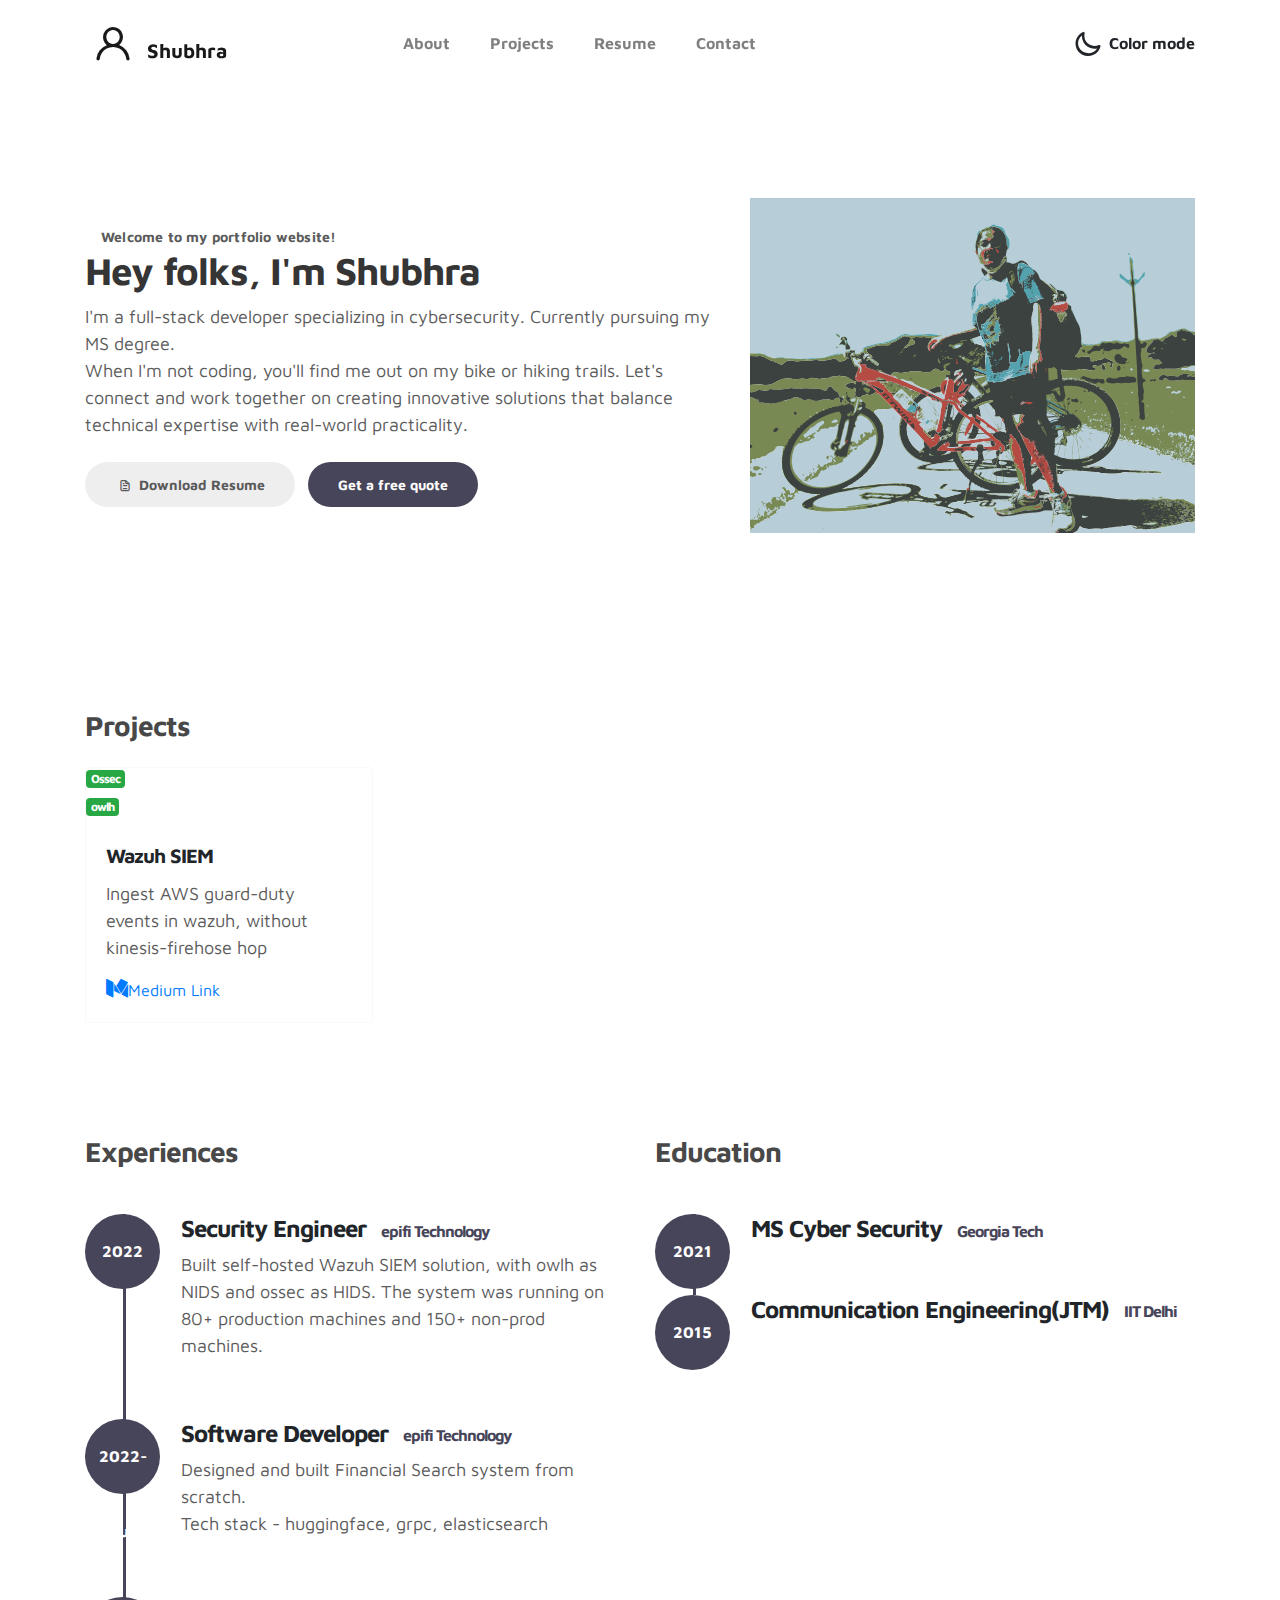
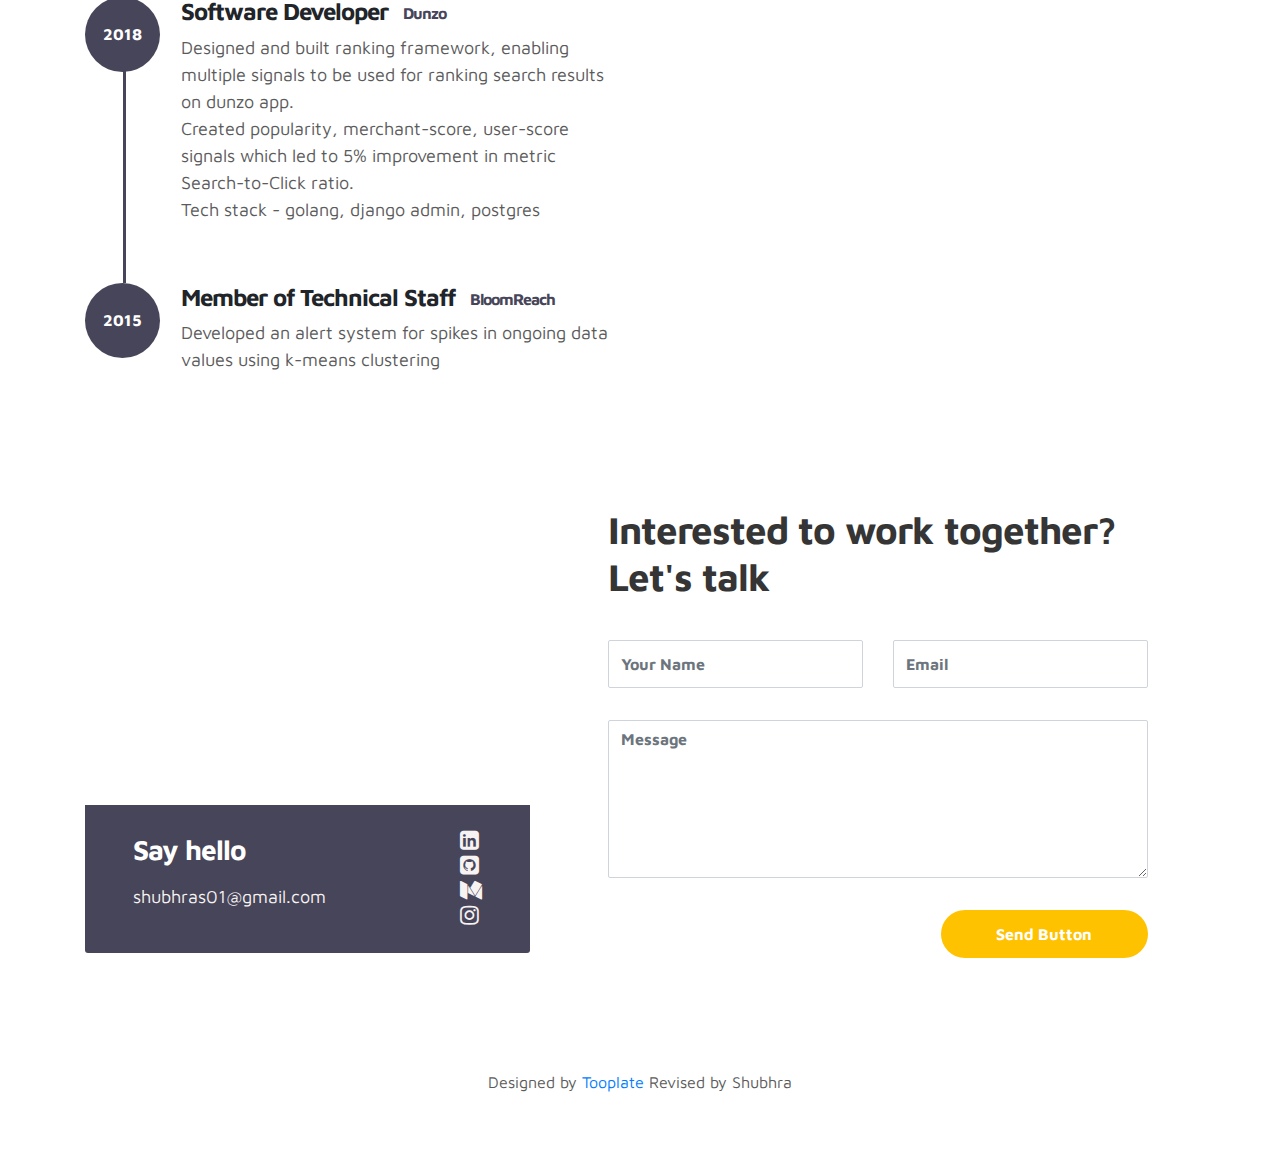
==== index.html @ ee2b8bee "add projects and resume" ====
<!doctype html>
<html lang="en">
  <head>
    <meta charset="utf-8">
    <meta name="viewport" content="width=device-width, initial-scale=1, shrink-to-fit=no">
    <meta name="description" content="">
    <meta name="author" content="">

    <title>Shubhra Portfolio</title>

    <link rel="stylesheet" href="css/bootstrap.min.css">
    <link rel="stylesheet" href="css/unicons.css">
    <link rel="stylesheet" href="css/owl.carousel.min.css">
    <link rel="stylesheet" href="css/owl.theme.default.min.css">
      <link rel="stylesheet" href="https://cdnjs.cloudflare.com/ajax/libs/font-awesome/4.7.0/css/font-awesome.min.css">

    <!-- MAIN STYLE -->
    <link rel="stylesheet" href="css/tooplate-style.css">

  </head>
  <body>

    <!-- MENU -->
    <nav class="navbar navbar-expand-sm navbar-light">
        <div class="container">
            <a class="navbar-brand" href="index.html"><i class='uil uil-user'></i> Shubhra</a>

            <button class="navbar-toggler" type="button" data-toggle="collapse" data-target="#navbarNav" aria-controls="navbarNav" aria-expanded="false"
                aria-label="Toggle navigation">
                <span class="navbar-toggler-icon"></span>
                <span class="navbar-toggler-icon"></span>
                <span class="navbar-toggler-icon"></span>
            </button>

            <div class="collapse navbar-collapse" id="navbarNav">
                <ul class="navbar-nav mx-auto">
                    <li class="nav-item">
                        <a href="#about" class="nav-link"><span data-hover="About">About</span></a>
                    </li>
                    <li class="nav-item">
                        <a href="#project" class="nav-link"><span data-hover="Projects">Projects</span></a>
                    </li>
                    <li class="nav-item">
                        <a href="#resume" class="nav-link"><span data-hover="Resume">Resume</span></a>
                    </li>
                    <li class="nav-item">
                        <a href="#contact" class="nav-link"><span data-hover="Contact">Contact</span></a>
                    </li>
                </ul>

                <ul class="navbar-nav ml-lg-auto">
                    <div class="ml-lg-4">
                      <div class="color-mode d-lg-flex justify-content-center align-items-center">
                        <i class="color-mode-icon"></i>
                        Color mode
                      </div>
                    </div>
                </ul>
            </div>
        </div>
    </nav>

    <!-- ABOUT -->
    <section class="about full-screen d-lg-flex justify-content-center align-items-center" id="about">
        <div class="container">
            <div class="row">

                <div class="col-lg-7 col-md-12 col-12 d-flex align-items-center">
                    <div class="about-text">
                        <small class="small-text">Welcome to <span class="mobile-block">my portfolio website!</span></small>
                        <h2 class="animated animated-text">
                            <span class="mr-2">Hey folks, I'm Shubhra</span>

<!--                                <div class="animated-info">-->
<!--                                    <span class="animated-item">Shubhra</span>-->
<!--                                    <span class="animated-item">Software Developer</span>-->
<!--&lt;!&ndash;                                    <span class="animated-item">UI Specialist</span>&ndash;&gt;-->
<!--                                </div>-->
                        </h2>

                        <p>I'm a full-stack developer specializing in cybersecurity. Currently pursuing my MS degree. <br>
                            When I'm not coding, you'll find me out on my bike or hiking trails.
                            Let's connect and work together on creating innovative solutions
                            that balance technical expertise with real-world practicality.</p>

                        <div class="custom-btn-group mt-4">
                          <a href="#" class="btn mr-lg-2 custom-btn"><i class='uil uil-file-alt'></i> Download Resume</a>
                          <a href="#contact" class="btn custom-btn custom-btn-bg custom-btn-link">Get a free quote</a>
                        </div>
                    </div>
                </div>

                <div class="col-lg-5 col-md-12 col-12">
                    <div class="about-image svg">
                        <img src="images/undraw/home-page-pic.svg" class="img-fluid" alt="svg image">
                    </div>
                </div>

            </div>
        </div>
    </section>

     <!-- PROJECTS -->
    <section class="project py-5" id="project">
        <div class="container">
            <div class="mb-4 mx-auto">
                <h3>Projects</h3>
            </div>

                 <div class="card border-light mb-3" style="width: 18rem;">
              <h6><span class="badge badge-success">Ossec</span></h6>
                     <h6><span class="badge badge-success">owlh</span></h6>
              <div class="card-body">
                <h5 class="card-title">Wazuh SIEM</h5>
                <p class="card-text">Ingest AWS guard-duty events in wazuh, without kinesis-firehose hop</p>
                  <span class="card-text"><a href="https://medium.com/@shubhrasrivastava/ingest-aws-guard-duty-events-in-wazuh-without-kinesis-firehose-hop-bdefa6eb8810" data-toggle="tooltip" data-placement="left" title="Medium"><i class="fa fa-medium" style="font-size:22px"></i>Medium Link</a></span>
              </div>
            </div>
        </div>
    </section>

<!--    <section class="project py-5" id="project">-->
<!--        <div class="container">-->

<!--                <div class="row">-->
<!--                  <div class="col-lg-11 text-center mx-auto col-12">-->

<!--                      <div class="col-lg-8 mx-auto">-->
<!--                        <h2>Things I have designed for digital media agencies</h2>-->
<!--                      </div>-->

<!--                      <div class="owl-carousel owl-theme">-->
<!--                        <div class="item">-->
<!--                          <div class="project-info">-->
<!--                            <img src="images/project/project-image01.png" class="img-fluid" alt="project image">-->
<!--                          </div>-->
<!--                        </div>-->

<!--                        <div class="item">-->
<!--                          <div class="project-info">-->
<!--                            <img src="images/project/project-image02.png" class="img-fluid" alt="project image">-->
<!--                          </div>-->
<!--                        </div>-->

<!--                        <div class="item">-->
<!--                          <div class="project-info">-->
<!--                            <img src="images/project/project-image03.png" class="img-fluid" alt="project image">-->
<!--                          </div>-->
<!--                        </div>-->

<!--                        <div class="item">-->
<!--                          <div class="project-info">-->
<!--                            <img src="images/project/project-image04.png" class="img-fluid" alt="project image">-->
<!--                          </div>-->
<!--                        </div>-->

<!--                        <div class="item">-->
<!--                          <div class="project-info">-->
<!--                            <img src="images/project/project-image05.png" class="img-fluid" alt="project image">-->
<!--                          </div>-->
<!--                        </div>-->
<!--                      </div>-->

<!--                  </div>-->
<!--                </div>-->
<!--        </div>-->
<!--    </section>-->

    <!-- FEATURES -->
    <section class="resume py-5 d-lg-flex justify-content-center align-items-center" id="resume">
        <div class="container">
            <div class="row">

                <div class="col-lg-6 col-12">
                  <h3 class="mb-4">Experiences</h3>

                    <div class="timeline">
                        <div class="timeline-wrapper">
                             <div class="timeline-yr">
                                  <span>2022</span>
                             </div>
                             <div class="timeline-info">
                                  <h4><span>Security Engineer</span><small>epifi Technology</small></h4>
                                  <p>Built self-hosted Wazuh SIEM solution, with owlh as NIDS and ossec as HIDS. The system was running on 80+ production machines and 150+ non-prod machines.</p>
                             </div>
                        </div>

                        <div class="timeline-wrapper">
                            <div class="timeline-yr">
                                <span>2022-Aug</span>
                            </div>
                            <div class="timeline-info">
                                <h4><span>Software Developer</span><small>epifi Technology</small></h4>
                                <p>Designed and built Financial Search system from scratch.<br>
                                    Tech stack - huggingface, grpc, elasticsearch</p>
                            </div>
                        </div>

                        <div class="timeline-wrapper">
                            <div class="timeline-yr">
                                <span>2018</span>
                            </div>
                            <div class="timeline-info">
                                <h4><span>Software Developer</span><small>Dunzo</small></h4>
                                <p>Designed and built ranking framework, enabling multiple signals to be used for ranking search results on dunzo app.<br> Created popularity, merchant-score, user-score signals which led to 5% improvement in metric Search-to-Click ratio.<br>
                                Tech stack - golang, django admin, postgres</p>
                            </div>
                        </div>

                        <div class="timeline-wrapper">
                            <div class="timeline-yr">
                                <span>2015</span>
                            </div>
                            <div class="timeline-info">
                                <h4><span>Member of Technical Staff</span><small>BloomReach</small></h4>
                                <p>Developed an alert system for spikes in ongoing data values using k-means clustering</p>
                            </div>
                        </div>

                    </div>
                </div>

                <div class="col-lg-6 col-12">
                  <h3 class="mb-4 mobile-mt-2">Education</h3>

                    <div class="timeline">
                        <div class="timeline-wrapper">
                             <div class="timeline-yr">
                                  <span>2021</span>
                             </div>
                             <div class="timeline-info">
                                  <h4><span>MS Cyber Security</span><small>Georgia Tech</small></h4>
                             </div>
                        </div>

                        <div class="timeline-wrapper">
                            <div class="timeline-yr">
                                <span>2015</span>
                            </div>
                            <div class="timeline-info">
                                <h4><span>Communication Engineering(JTM)</span><small>IIT Delhi</small></h4>
                            </div>
                        </div>

                    </div>
                </div>

            </div>
        </div>
    </section>

    <!-- CONTACT -->
    <section class="contact py-5" id="contact">
      <div class="container">
        <div class="row">

          <div class="col-lg-5 mr-lg-5 col-12">
            <div class="google-map w-100">
                <iframe src="https://www.google.com/maps/embed?pb=!1m18!1m12!1m3!1d248849.56681234398!2d77.46578480502494!3d12.954280017289761!2m3!1f0!2f0!3f0!3m2!1i1024!2i768!4f13.1!3m3!1m2!1s0x3bae1670c9b44e6d%3A0xf8dfc3e8517e4fe0!2sBengaluru%2C%20Karnataka!5e0!3m2!1sen!2sin!4v1689510732283!5m2!1sen!2sin" width="400" height="300" style="border:0;" allowfullscreen="" ></iframe>
            </div>

            <div class="contact-info d-flex justify-content-between align-items-center py-4 px-lg-5">
                <div class="contact-info-item">
                  <h3 class="mb-3 text-white">Say hello</h3>
                  <p><a href="mailto:shubhras01@gmail.com">shubhras01@gmail.com</a></p>
                </div>

                <ul class="social-links">
                    <li><a href="https://github.com/shubhras01" target="_blank" data-toggle="tooltip" data-placement="left" title="linkedin"><i class="fa fa-linkedin-square" style="font-size:22px"></i></a></li>
                     <li><a href="#" data-toggle="tooltip" data-placement="left" title="github"><i class="fa fa-github-square" style="font-size:22px"></i></a></li>
                    <li><a href="#" data-toggle="tooltip" data-placement="left" title="Medium"><i class="fa fa-medium" style="font-size:22px"></i></a></li>
                     <li><a href="#" data-toggle="tooltip" data-placement="left" title="Instagram"><i class="fa fa-instagram" style="font-size:22px"></i></a></li>
                </ul>
            </div>
          </div>

          <div class="col-lg-6 col-12">
            <div class="contact-form">
              <h2 class="mb-4">Interested to work together? Let's talk</h2>

              <form action="" method="get">
                <div class="row">
                  <div class="col-lg-6 col-12">
                    <input type="text" class="form-control" name="name" placeholder="Your Name" id="name">
                  </div>

                  <div class="col-lg-6 col-12">
                    <input type="email" class="form-control" name="email" placeholder="Email" id="email">
                  </div>

                  <div class="col-12">
                    <textarea name="message" rows="6" class="form-control" id="message" placeholder="Message"></textarea>
                  </div>

                  <div class="ml-lg-auto col-lg-5 col-12">
                    <input type="submit" class="form-control submit-btn" value="Send Button">
                  </div>
                </div>
              </form>
            </div>
          </div>

        </div>
      </div>
    </section>

    <!-- FOOTER -->
     <footer class="footer py-5">
          <div class="container">
               <div class="row">

                    <div class="col-lg-12 col-12">
                        <p class="copyright-text text-center">Designed by <a rel="nofollow" href="https://www.facebook.com/tooplate">Tooplate</a> Revised by Shubhra</p>
                    </div>

               </div>
          </div>
     </footer>

    <script src="js/jquery-3.3.1.min.js"></script>
    <script src="js/popper.min.js"></script>
    <script src="js/bootstrap.min.js"></script>
    <script src="js/Headroom.js"></script>
    <script src="js/jQuery.headroom.js"></script>
    <script src="js/owl.carousel.min.js"></script>
    <script src="js/smoothscroll.js"></script>
    <script src="js/custom.js"></script>

  </body>
</html>
---- css/unicons.css ----
@import url("https://unicons.iconscout.com/release/v4.0.0/css/unicons.css");
@font-face {
  font-family: 'unicons';
  src: url('../font/unicons.eot?42479262');
  src: url('../font/unicons.eot?42479262#iefix') format('embedded-opentype'),
       url('../font/unicons.woff2?42479262') format('woff2'),
       url('../font/unicons.woff?42479262') format('woff'),
       url('../font/unicons.ttf?42479262') format('truetype'),
       url('../font/unicons.svg?42479262#unicons') format('svg');
  font-weight: normal;
  font-style: normal;
}
/* Chrome hack: SVG is rendered more smooth in Windozze. 100% magic, uncomment if you need it. */
/* Note, that will break hinting! In other OS-es font will be not as sharp as it could be */
/*
@media screen and (-webkit-min-device-pixel-ratio:0) {
  @font-face {
    font-family: 'unicons';
    src: url('../font/unicons.svg?42479262#unicons') format('svg');
  }
}
*/
 
 [class^="uil-"]:before, [class*=" uil-"]:before {
  font-family: "unicons";
  font-style: normal;
  font-weight: normal;
  speak: none;
 
  display: inline-block;
  text-decoration: inherit;
  width: 1em;
  margin-right: .2em;
  text-align: center;
  /* opacity: .8; */
 
  /* For safety - reset parent styles, that can break glyph codes*/
  font-variant: normal;
  text-transform: none;
 
  /* fix buttons height, for twitter bootstrap */
  line-height: 1em;
 
  /* Animation center compensation - margins should be symmetric */
  /* remove if not needed */
  margin-left: .2em;
 
  /* you can be more comfortable with increased icons size */
  /* font-size: 120%; */
 
  /* Font smoothing. That was taken from TWBS */
  -webkit-font-smoothing: antialiased;
  -moz-osx-font-smoothing: grayscale;
 
  /* Uncomment for 3D effect */
  /* text-shadow: 1px 1px 1px rgba(127, 127, 127, 0.3); */
}
 
.uil-abacus:before { content: '\e800'; } /* '' */
.uil-accessible-icon-alt:before { content: '\e801'; } /* '' */
.uil-adjust-alt:before { content: '\e802'; } /* '' */
.uil-adjust-circle:before { content: '\e803'; } /* '' */
.uil-adjust-half:before { content: '\e804'; } /* '' */
.uil-adjust:before { content: '\e805'; } /* '' */
.uil-airplay:before { content: '\e806'; } /* '' */
.uil-align-alt:before { content: '\e807'; } /* '' */
.uil-align-center-alt:before { content: '\e808'; } /* '' */
.uil-align-center-h:before { content: '\e809'; } /* '' */
.uil-align-center-justify:before { content: '\e80a'; } /* '' */
.uil-align-center-v:before { content: '\e80b'; } /* '' */
.uil-align-center:before { content: '\e80c'; } /* '' */
.uil-align-justify:before { content: '\e80d'; } /* '' */
.uil-align-left-justify:before { content: '\e80e'; } /* '' */
.uil-align-left:before { content: '\e80f'; } /* '' */
.uil-align-letter-right:before { content: '\e810'; } /* '' */
.uil-align-right-justify:before { content: '\e811'; } /* '' */
.uil-align-right:before { content: '\e812'; } /* '' */
.uil-align:before { content: '\e813'; } /* '' */
.uil-ambulance:before { content: '\e814'; } /* '' */
.uil-analysis:before { content: '\e815'; } /* '' */
.uil-analytics:before { content: '\e816'; } /* '' */
.uil-anchor:before { content: '\e817'; } /* '' */
.uil-android-phone-slash:before { content: '\e818'; } /* '' */
.uil-angle-double-down:before { content: '\e819'; } /* '' */
.uil-angle-double-left:before { content: '\e81a'; } /* '' */
.uil-angle-double-right:before { content: '\e81b'; } /* '' */
.uil-angle-double-up:before { content: '\e81c'; } /* '' */
.uil-angle-down:before { content: '\e81d'; } /* '' */
.uil-angle-left:before { content: '\e81e'; } /* '' */
.uil-angle-right-b:before { content: '\e81f'; } /* '' */
.uil-angle-right:before { content: '\e820'; } /* '' */
.uil-angle-up:before { content: '\e821'; } /* '' */
.uil-annoyed-alt:before { content: '\e822'; } /* '' */
.uil-annoyed:before { content: '\e823'; } /* '' */
.uil-apps:before { content: '\e824'; } /* '' */
.uil-archive-alt:before { content: '\e825'; } /* '' */
.uil-archive:before { content: '\e826'; } /* '' */
.uil-arrow-break:before { content: '\e827'; } /* '' */
.uil-arrow-circle-down:before { content: '\e828'; } /* '' */
.uil-arrow-circle-left:before { content: '\e829'; } /* '' */
.uil-arrow-circle-right:before { content: '\e82a'; } /* '' */
.uil-arrow-circle-up:before { content: '\e82b'; } /* '' */
.uil-arrow-compress-h:before { content: '\e82c'; } /* '' */
.uil-arrow-down-left:before { content: '\e82d'; } /* '' */
.uil-arrow-down-right:before { content: '\e82e'; } /* '' */
.uil-arrow-down:before { content: '\e82f'; } /* '' */
.uil-arrow-from-right:before { content: '\e830'; } /* '' */
.uil-arrow-from-top:before { content: '\e831'; } /* '' */
.uil-arrow-growth:before { content: '\e832'; } /* '' */
.uil-arrow-left:before { content: '\e833'; } /* '' */
.uil-arrow-random:before { content: '\e834'; } /* '' */
.uil-arrow-resize-diagonal:before { content: '\e835'; } /* '' */
.uil-arrow-right:before { content: '\e836'; } /* '' */
.uil-arrow-to-bottom:before { content: '\e837'; } /* '' */
.uil-arrow-to-right:before { content: '\e838'; } /* '' */
.uil-arrow-up-left:before { content: '\e839'; } /* '' */
.uil-arrow-up-right:before { content: '\e83a'; } /* '' */
.uil-arrow-up:before { content: '\e83b'; } /* '' */
.uil-arrows-h-alt:before { content: '\e83c'; } /* '' */
.uil-arrows-h:before { content: '\e83d'; } /* '' */
.uil-arrows-left-down:before { content: '\e83e'; } /* '' */
.uil-arrows-maximize:before { content: '\e83f'; } /* '' */
.uil-arrows-merge:before { content: '\e840'; } /* '' */
.uil-arrows-resize-h:before { content: '\e841'; } /* '' */
.uil-arrows-resize-v:before { content: '\e842'; } /* '' */
.uil-arrows-resize:before { content: '\e843'; } /* '' */
.uil-arrows-right-down:before { content: '\e844'; } /* '' */
.uil-arrows-shrink-h:before { content: '\e845'; } /* '' */
.uil-arrows-shrink-v:before { content: '\e846'; } /* '' */
.uil-arrows-up-right:before { content: '\e847'; } /* '' */
.uil-arrows-v-alt:before { content: '\e848'; } /* '' */
.uil-arrows-v:before { content: '\e849'; } /* '' */
.uil-at:before { content: '\e84a'; } /* '' */
.uil-atm-card:before { content: '\e84b'; } /* '' */
.uil-atom:before { content: '\e84c'; } /* '' */
.uil-auto-flash:before { content: '\e84d'; } /* '' */
.uil-award-alt:before { content: '\e84e'; } /* '' */
.uil-award:before { content: '\e84f'; } /* '' */
.uil-baby-carriage:before { content: '\e850'; } /* '' */
.uil-backpack:before { content: '\e851'; } /* '' */
.uil-backspace:before { content: '\e852'; } /* '' */
.uil-backward:before { content: '\e853'; } /* '' */
.uil-bag-alt:before { content: '\e854'; } /* '' */
.uil-bag-slash:before { content: '\e855'; } /* '' */
.uil-bag:before { content: '\e856'; } /* '' */
.uil-ball:before { content: '\e857'; } /* '' */
.uil-ban:before { content: '\e858'; } /* '' */
.uil-bars:before { content: '\e859'; } /* '' */
.uil-basketball-hoop:before { content: '\e85a'; } /* '' */
.uil-basketball:before { content: '\e85b'; } /* '' */
.uil-battery-bolt:before { content: '\e85c'; } /* '' */
.uil-battery-empty:before { content: '\e85d'; } /* '' */
.uil-bed-double:before { content: '\e85e'; } /* '' */
.uil-bed:before { content: '\e85f'; } /* '' */
.uil-bell-school:before { content: '\e860'; } /* '' */
.uil-bell-slash:before { content: '\e861'; } /* '' */
.uil-bill:before { content: '\e862'; } /* '' */
.uil-bitcoin-circle:before { content: '\e863'; } /* '' */
.uil-bitcoin:before { content: '\e864'; } /* '' */
.uil-bluetooth-b:before { content: '\e865'; } /* '' */
.uil-bolt-alt:before { content: '\e866'; } /* '' */
.uil-bolt-slash:before { content: '\e867'; } /* '' */
.uil-bolt:before { content: '\e868'; } /* '' */
.uil-book-alt:before { content: '\e869'; } /* '' */
.uil-book-medical:before { content: '\e86a'; } /* '' */
.uil-book-open:before { content: '\e86b'; } /* '' */
.uil-book-reader:before { content: '\e86c'; } /* '' */
.uil-book:before { content: '\e86d'; } /* '' */
.uil-bookmark-full:before { content: '\e86e'; } /* '' */
.uil-bookmark:before { content: '\e86f'; } /* '' */
.uil-books:before { content: '\e870'; } /* '' */
.uil-boombox:before { content: '\e871'; } /* '' */
.uil-border-alt:before { content: '\e872'; } /* '' */
.uil-border-bottom:before { content: '\e873'; } /* '' */
.uil-border-clear:before { content: '\e874'; } /* '' */
.uil-border-horizontal:before { content: '\e875'; } /* '' */
.uil-border-inner:before { content: '\e876'; } /* '' */
.uil-border-left:before { content: '\e877'; } /* '' */
.uil-border-out:before { content: '\e878'; } /* '' */
.uil-border-right:before { content: '\e879'; } /* '' */
.uil-border-top:before { content: '\e87a'; } /* '' */
.uil-border-vertical:before { content: '\e87b'; } /* '' */
.uil-box:before { content: '\e87c'; } /* '' */
.uil-briefcase-alt:before { content: '\e87d'; } /* '' */
.uil-briefcase:before { content: '\e87e'; } /* '' */
.uil-bright:before { content: '\e87f'; } /* '' */
.uil-brightness-empty:before { content: '\e880'; } /* '' */
.uil-brightness-half:before { content: '\e881'; } /* '' */
.uil-brightness-low:before { content: '\e882'; } /* '' */
.uil-brightness-minus:before { content: '\e883'; } /* '' */
.uil-brightness-plus:before { content: '\e884'; } /* '' */
.uil-brightness:before { content: '\e885'; } /* '' */
.uil-bring-bottom:before { content: '\e886'; } /* '' */
.uil-bring-front:before { content: '\e887'; } /* '' */
.uil-brush-alt:before { content: '\e888'; } /* '' */
.uil-bug:before { content: '\e889'; } /* '' */
.uil-building:before { content: '\e88a'; } /* '' */
.uil-bullseye:before { content: '\e88b'; } /* '' */
.uil-bus-alt:before { content: '\e88c'; } /* '' */
.uil-bus-school:before { content: '\e88d'; } /* '' */
.uil-bus:before { content: '\e88e'; } /* '' */
.uil-calcualtor:before { content: '\e88f'; } /* '' */
.uil-calculator-alt:before { content: '\e890'; } /* '' */
.uil-calendar-alt:before { content: '\e891'; } /* '' */
.uil-calendar-slash:before { content: '\e892'; } /* '' */
.uil-calender:before { content: '\e893'; } /* '' */
.uil-calling:before { content: '\e894'; } /* '' */
.uil-camera-plus:before { content: '\e895'; } /* '' */
.uil-camera-slash:before { content: '\e896'; } /* '' */
.uil-camera:before { content: '\e897'; } /* '' */
.uil-cancel:before { content: '\e898'; } /* '' */
.uil-capsule:before { content: '\e899'; } /* '' */
.uil-capture:before { content: '\e89a'; } /* '' */
.uil-car-sideview:before { content: '\e89b'; } /* '' */
.uil-car-slash:before { content: '\e89c'; } /* '' */
.uil-car-wash:before { content: '\e89d'; } /* '' */
.uil-car:before { content: '\e89e'; } /* '' */
.uil-card-atm:before { content: '\e89f'; } /* '' */
.uil-caret-right:before { content: '\e8a0'; } /* '' */
.uil-cart:before { content: '\e8a1'; } /* '' */
.uil-cell:before { content: '\e8a2'; } /* '' */
.uil-celsius:before { content: '\e8a3'; } /* '' */
.uil-chart-bar-alt:before { content: '\e8a4'; } /* '' */
.uil-chart-bar:before { content: '\e8a5'; } /* '' */
.uil-chart-down:before { content: '\e8a6'; } /* '' */
.uil-chart-growth-alt:before { content: '\e8a7'; } /* '' */
.uil-chart-growth:before { content: '\e8a8'; } /* '' */
.uil-chart-line:before { content: '\e8a9'; } /* '' */
.uil-chart-pie-alt:before { content: '\e8aa'; } /* '' */
.uil-chart-pie:before { content: '\e8ab'; } /* '' */
.uil-chart:before { content: '\e8ac'; } /* '' */
.uil-chat-bubble-user:before { content: '\e8ad'; } /* '' */
.uil-chat-info:before { content: '\e8ae'; } /* '' */
.uil-chat:before { content: '\e8af'; } /* '' */
.uil-check-circle:before { content: '\e8b0'; } /* '' */
.uil-check-square:before { content: '\e8b1'; } /* '' */
.uil-check:before { content: '\e8b2'; } /* '' */
.uil-circle-layer:before { content: '\e8b3'; } /* '' */
.uil-circle:before { content: '\e8b4'; } /* '' */
.uil-circuit:before { content: '\e8b5'; } /* '' */
.uil-clapper-board:before { content: '\e8b6'; } /* '' */
.uil-clipboard-alt:before { content: '\e8b7'; } /* '' */
.uil-clipboard-blank:before { content: '\e8b8'; } /* '' */
.uil-clipboard-notes:before { content: '\e8b9'; } /* '' */
.uil-clipboard:before { content: '\e8ba'; } /* '' */
.uil-clock-eight:before { content: '\e8bb'; } /* '' */
.uil-clock-five:before { content: '\e8bc'; } /* '' */
.uil-clock-nine:before { content: '\e8bd'; } /* '' */
.uil-clock-seven:before { content: '\e8be'; } /* '' */
.uil-clock-ten:before { content: '\e8bf'; } /* '' */
.uil-clock-three:before { content: '\e8c0'; } /* '' */
.uil-clock-two:before { content: '\e8c1'; } /* '' */
.uil-clock:before { content: '\e8c2'; } /* '' */
.uil-closed-captioning:before { content: '\e8c3'; } /* '' */
.uil-cloud-block:before { content: '\e8c4'; } /* '' */
.uil-cloud-bookmark:before { content: '\e8c5'; } /* '' */
.uil-cloud-check:before { content: '\e8c6'; } /* '' */
.uil-cloud-computing:before { content: '\e8c7'; } /* '' */
.uil-cloud-data-connection:before { content: '\e8c8'; } /* '' */
.uil-cloud-database-tree:before { content: '\e8c9'; } /* '' */
.uil-cloud-download:before { content: '\e8ca'; } /* '' */
.uil-cloud-drizzle:before { content: '\e8cb'; } /* '' */
.uil-cloud-exclamation:before { content: '\e8cc'; } /* '' */
.uil-cloud-hail:before { content: '\e8cd'; } /* '' */
.uil-cloud-heart:before { content: '\e8ce'; } /* '' */
.uil-cloud-info:before { content: '\e8cf'; } /* '' */
.uil-cloud-lock:before { content: '\e8d0'; } /* '' */
.uil-cloud-meatball:before { content: '\e8d1'; } /* '' */
.uil-cloud-moon-hail:before { content: '\e8d2'; } /* '' */
.uil-cloud-moon-meatball:before { content: '\e8d3'; } /* '' */
.uil-cloud-moon-rain:before { content: '\e8d4'; } /* '' */
.uil-cloud-moon-showers:before { content: '\e8d5'; } /* '' */
.uil-cloud-moon:before { content: '\e8d6'; } /* '' */
.uil-cloud-question:before { content: '\e8d7'; } /* '' */
.uil-cloud-rain-sun:before { content: '\e8d8'; } /* '' */
.uil-cloud-rain:before { content: '\e8d9'; } /* '' */
.uil-cloud-redo:before { content: '\e8da'; } /* '' */
.uil-cloud-set:before { content: '\e8db'; } /* '' */
.uil-cloud-share:before { content: '\e8dc'; } /* '' */
.uil-cloud-shield:before { content: '\e8dd'; } /* '' */
.uil-cloud-showers-alt:before { content: '\e8de'; } /* '' */
.uil-cloud-showers-heavy:before { content: '\e8df'; } /* '' */
.uil-cloud-showers:before { content: '\e8e0'; } /* '' */
.uil-cloud-slash:before { content: '\e8e1'; } /* '' */
.uil-cloud-sun-hail:before { content: '\e8e2'; } /* '' */
.uil-cloud-sun-meatball:before { content: '\e8e3'; } /* '' */
.uil-cloud-sun-rain-alt:before { content: '\e8e4'; } /* '' */
.uil-cloud-sun-rain:before { content: '\e8e5'; } /* '' */
.uil-cloud-sun-tear:before { content: '\e8e6'; } /* '' */
.uil-cloud-sun:before { content: '\e8e7'; } /* '' */
.uil-cloud-times:before { content: '\e8e8'; } /* '' */
.uil-cloud-unlock:before { content: '\e8e9'; } /* '' */
.uil-cloud-upload:before { content: '\e8ea'; } /* '' */
.uil-cloud-wifi:before { content: '\e8eb'; } /* '' */
.uil-cloud-wind:before { content: '\e8ec'; } /* '' */
.uil-cloud:before { content: '\e8ed'; } /* '' */
.uil-clouds:before { content: '\e8ee'; } /* '' */
.uil-club:before { content: '\e8ef'; } /* '' */
.uil-code:before { content: '\e8f0'; } /* '' */
.uil-coffee:before { content: '\e8f1'; } /* '' */
.uil-cog:before { content: '\e8f2'; } /* '' */
.uil-coins:before { content: '\e8f3'; } /* '' */
.uil-columns:before { content: '\e8f4'; } /* '' */
.uil-comment-alt-block:before { content: '\e8f5'; } /* '' */
.uil-comment-alt-chart-lines:before { content: '\e8f6'; } /* '' */
.uil-comment-alt-check:before { content: '\e8f7'; } /* '' */
.uil-comment-alt-dots:before { content: '\e8f8'; } /* '' */
.uil-comment-alt-download:before { content: '\e8f9'; } /* '' */
.uil-comment-alt-edit:before { content: '\e8fa'; } /* '' */
.uil-comment-alt-exclamation:before { content: '\e8fb'; } /* '' */
.uil-comment-alt-heart:before { content: '\e8fc'; } /* '' */
.uil-comment-alt-image:before { content: '\e8fd'; } /* '' */
.uil-comment-alt-info:before { content: '\e8fe'; } /* '' */
.uil-comment-alt-lines:before { content: '\e8ff'; } /* '' */
.uil-comment-alt-lock:before { content: '\e900'; } /* '' */
.uil-comment-alt-medical:before { content: '\e901'; } /* '' */
.uil-comment-alt-message:before { content: '\e902'; } /* '' */
.uil-comment-alt-notes:before { content: '\e903'; } /* '' */
.uil-comment-alt-plus:before { content: '\e904'; } /* '' */
.uil-comment-alt-question:before { content: '\e905'; } /* '' */
.uil-comment-alt-redo:before { content: '\e906'; } /* '' */
.uil-comment-alt-search:before { content: '\e907'; } /* '' */
.uil-comment-alt-share:before { content: '\e908'; } /* '' */
.uil-comment-alt-shield:before { content: '\e909'; } /* '' */
.uil-comment-alt-upload:before { content: '\e90a'; } /* '' */
.uil-comment-alt-verify:before { content: '\e90b'; } /* '' */
.uil-comment-alt:before { content: '\e90c'; } /* '' */
.uil-comment-block:before { content: '\e90d'; } /* '' */
.uil-comment-chart-line:before { content: '\e90e'; } /* '' */
.uil-comment-check:before { content: '\e90f'; } /* '' */
.uil-comment-dots:before { content: '\e910'; } /* '' */
.uil-comment-download:before { content: '\e911'; } /* '' */
.uil-comment-edit:before { content: '\e912'; } /* '' */
.uil-comment-exclamation:before { content: '\e913'; } /* '' */
.uil-comment-heart:before { content: '\e914'; } /* '' */
.uil-comment-image:before { content: '\e915'; } /* '' */
.uil-comment-info-alt:before { content: '\e916'; } /* '' */
.uil-comment-info:before { content: '\e917'; } /* '' */
.uil-comment-lines:before { content: '\e918'; } /* '' */
.uil-comment-lock:before { content: '\e919'; } /* '' */
.uil-comment-medical:before { content: '\e91a'; } /* '' */
.uil-comment-message:before { content: '\e91b'; } /* '' */
.uil-comment-notes:before { content: '\e91c'; } /* '' */
.uil-comment-plus:before { content: '\e91d'; } /* '' */
.uil-comment-question:before { content: '\e91e'; } /* '' */
.uil-comment-redo:before { content: '\e91f'; } /* '' */
.uil-comment-search:before { content: '\e920'; } /* '' */
.uil-comment-share:before { content: '\e921'; } /* '' */
.uil-comment-shield:before { content: '\e922'; } /* '' */
.uil-comment-slash:before { content: '\e923'; } /* '' */
.uil-comment-upload:before { content: '\e924'; } /* '' */
.uil-comment-verify:before { content: '\e925'; } /* '' */
.uil-comment:before { content: '\e926'; } /* '' */
.uil-comments-alt:before { content: '\e927'; } /* '' */
.uil-comments:before { content: '\e928'; } /* '' */
.uil-commnet-alt-slash:before { content: '\e929'; } /* '' */
.uil-compact-disc:before { content: '\e92a'; } /* '' */
.uil-compass:before { content: '\e92b'; } /* '' */
.uil-compress-alt-left:before { content: '\e92c'; } /* '' */
.uil-compress-alt:before { content: '\e92d'; } /* '' */
.uil-compress-arrows:before { content: '\e92e'; } /* '' */
.uil-compress-lines:before { content: '\e92f'; } /* '' */
.uil-compress-point:before { content: '\e930'; } /* '' */
.uil-compress-v:before { content: '\e931'; } /* '' */
.uil-compress:before { content: '\e932'; } /* '' */
.uil-computer-mouse:before { content: '\e933'; } /* '' */
.uil-confused:before { content: '\e934'; } /* '' */
.uil-constructor:before { content: '\e935'; } /* '' */
.uil-copy-alt:before { content: '\e936'; } /* '' */
.uil-copy-landscape:before { content: '\e937'; } /* '' */
.uil-copy:before { content: '\e938'; } /* '' */
.uil-copyright:before { content: '\e939'; } /* '' */
.uil-corner-down-left:before { content: '\e93a'; } /* '' */
.uil-corner-down-right-alt:before { content: '\e93b'; } /* '' */
.uil-corner-down-right:before { content: '\e93c'; } /* '' */
.uil-corner-left-down:before { content: '\e93d'; } /* '' */
.uil-corner-right-down:before { content: '\e93e'; } /* '' */
.uil-corner-up-left-alt:before { content: '\e93f'; } /* '' */
.uil-corner-up-left:before { content: '\e940'; } /* '' */
.uil-corner-up-right-alt:before { content: '\e941'; } /* '' */
.uil-corner-up-right:before { content: '\e942'; } /* '' */
.uil-creative-commons-pd-alt:before { content: '\e943'; } /* '' */
.uil-creative-commons-pd:before { content: '\e944'; } /* '' */
.uil-crockery:before { content: '\e945'; } /* '' */
.uil-crop-alt-rotate-left:before { content: '\e946'; } /* '' */
.uil-crop-alt-rotate-right:before { content: '\e947'; } /* '' */
.uil-crop-alt:before { content: '\e948'; } /* '' */
.uil-crosshair-alt:before { content: '\e949'; } /* '' */
.uil-crosshair:before { content: '\e94a'; } /* '' */
.uil-crosshairs:before { content: '\e94b'; } /* '' */
.uil-cube:before { content: '\e94c'; } /* '' */
.uil-data-sharing:before { content: '\e94d'; } /* '' */
.uil-database-alt:before { content: '\e94e'; } /* '' */
.uil-database:before { content: '\e94f'; } /* '' */
.uil-desert:before { content: '\e950'; } /* '' */
.uil-desktop-alt-slash:before { content: '\e951'; } /* '' */
.uil-desktop-alt:before { content: '\e952'; } /* '' */
.uil-desktop-cloud-alt:before { content: '\e953'; } /* '' */
.uil-desktop-slash:before { content: '\e954'; } /* '' */
.uil-desktop:before { content: '\e955'; } /* '' */
.uil-dialpad-alt:before { content: '\e956'; } /* '' */
.uil-dialpad:before { content: '\e957'; } /* '' */
.uil-diamond:before { content: '\e958'; } /* '' */
.uil-diary-alt:before { content: '\e959'; } /* '' */
.uil-diary:before { content: '\e95a'; } /* '' */
.uil-dice-five:before { content: '\e95b'; } /* '' */
.uil-dice-four:before { content: '\e95c'; } /* '' */
.uil-dice-one:before { content: '\e95d'; } /* '' */
.uil-dice-six:before { content: '\e95e'; } /* '' */
.uil-dice-three:before { content: '\e95f'; } /* '' */
.uil-dice-two:before { content: '\e960'; } /* '' */
.uil-direction:before { content: '\e961'; } /* '' */
.uil-directions:before { content: '\e962'; } /* '' */
.uil-dizzy-meh:before { content: '\e963'; } /* '' */
.uil-dna:before { content: '\e964'; } /* '' */
.uil-document-layout-center:before { content: '\e965'; } /* '' */
.uil-document-layout-left:before { content: '\e966'; } /* '' */
.uil-document-layout-right:before { content: '\e967'; } /* '' */
.uil-document:before { content: '\e968'; } /* '' */
.uil-dollar-alt:before { content: '\e969'; } /* '' */
.uil-dollar-sign-alt:before { content: '\e96a'; } /* '' */
.uil-dollar-sign:before { content: '\e96b'; } /* '' */
.uil-down-arrow:before { content: '\e96c'; } /* '' */
.uil-download-alt:before { content: '\e96d'; } /* '' */
.uil-dribbble:before { content: '\e96e'; } /* '' */
.uil-drill:before { content: '\e96f'; } /* '' */
.uil-dropbox:before { content: '\e970'; } /* '' */
.uil-dumbbell:before { content: '\e971'; } /* '' */
.uil-edit-alt:before { content: '\e972'; } /* '' */
.uil-edit:before { content: '\e973'; } /* '' */
.uil-ellipsis-h:before { content: '\e974'; } /* '' */
.uil-ellipsis-v:before { content: '\e975'; } /* '' */
.uil-emoji:before { content: '\e976'; } /* '' */
.uil-enter:before { content: '\e977'; } /* '' */
.uil-entry:before { content: '\e978'; } /* '' */
.uil-envelope-add:before { content: '\e979'; } /* '' */
.uil-envelope-alt:before { content: '\e97a'; } /* '' */
.uil-envelope-block:before { content: '\e97b'; } /* '' */
.uil-envelope-bookmark:before { content: '\e97c'; } /* '' */
.uil-envelope-check:before { content: '\e97d'; } /* '' */
.uil-envelope-download-alt:before { content: '\e97e'; } /* '' */
.uil-envelope-download:before { content: '\e97f'; } /* '' */
.uil-envelope-edit:before { content: '\e980'; } /* '' */
.uil-envelope-exclamation:before { content: '\e981'; } /* '' */
.uil-envelope-heart:before { content: '\e982'; } /* '' */
.uil-envelope-info:before { content: '\e983'; } /* '' */
.uil-envelope-lock:before { content: '\e984'; } /* '' */
.uil-envelope-minus:before { content: '\e985'; } /* '' */
.uil-envelope-open:before { content: '\e986'; } /* '' */
.uil-envelope-question:before { content: '\e987'; } /* '' */
.uil-envelope-receive:before { content: '\e988'; } /* '' */
.uil-envelope-redo:before { content: '\e989'; } /* '' */
.uil-envelope-search:before { content: '\e98a'; } /* '' */
.uil-envelope-send:before { content: '\e98b'; } /* '' */
.uil-envelope-share:before { content: '\e98c'; } /* '' */
.uil-envelope-shield:before { content: '\e98d'; } /* '' */
.uil-envelope-star:before { content: '\e98e'; } /* '' */
.uil-envelope-times:before { content: '\e98f'; } /* '' */
.uil-envelope-upload-alt:before { content: '\e990'; } /* '' */
.uil-envelope-upload:before { content: '\e991'; } /* '' */
.uil-envelope:before { content: '\e992'; } /* '' */
.uil-envelopes:before { content: '\e993'; } /* '' */
.uil-equal-circle:before { content: '\e994'; } /* '' */
.uil-euro-circle:before { content: '\e995'; } /* '' */
.uil-euro:before { content: '\e996'; } /* '' */
.uil-exchange-alt:before { content: '\e997'; } /* '' */
.uil-exchange:before { content: '\e998'; } /* '' */
.uil-exclamation-circle:before { content: '\e999'; } /* '' */
.uil-exclamation-octagon:before { content: '\e99a'; } /* '' */
.uil-exclamation-triangle:before { content: '\e99b'; } /* '' */
.uil-exclude:before { content: '\e99c'; } /* '' */
.uil-exit:before { content: '\e99d'; } /* '' */
.uil-expand-alt:before { content: '\e99e'; } /* '' */
.uil-expand-arrows-alt:before { content: '\e99f'; } /* '' */
.uil-expand-arrows:before { content: '\e9a0'; } /* '' */
.uil-expand-from-corner:before { content: '\e9a1'; } /* '' */
.uil-expand-left:before { content: '\e9a2'; } /* '' */
.uil-export:before { content: '\e9a3'; } /* '' */
.uil-exposure-alt:before { content: '\e9a4'; } /* '' */
.uil-exposure-increase:before { content: '\e9a5'; } /* '' */
.uil-external-link-alt:before { content: '\e9a6'; } /* '' */
.uil-eye-slash:before { content: '\e9a7'; } /* '' */
.uil-eye:before { content: '\e9a8'; } /* '' */
.uil-facebook:before { content: '\e9a9'; } /* '' */
.uil-fahrenheit:before { content: '\e9aa'; } /* '' */
.uil-fast-mail-alt:before { content: '\e9ab'; } /* '' */
.uil-fast-mail:before { content: '\e9ac'; } /* '' */
.uil-favorite:before { content: '\e9ad'; } /* '' */
.uil-feedback:before { content: '\e9ae'; } /* '' */
.uil-file-alt:before { content: '\e9af'; } /* '' */
.uil-file-blank:before { content: '\e9b0'; } /* '' */
.uil-file-block-alt:before { content: '\e9b1'; } /* '' */
.uil-file-bookmark-alt:before { content: '\e9b2'; } /* '' */
.uil-file-check-alt:before { content: '\e9b3'; } /* '' */
.uil-file-check:before { content: '\e9b4'; } /* '' */
.uil-file-contract-dollar:before { content: '\e9b5'; } /* '' */
.uil-file-copy-alt:before { content: '\e9b6'; } /* '' */
.uil-file-download-alt:before { content: '\e9b7'; } /* '' */
.uil-file-download:before { content: '\e9b8'; } /* '' */
.uil-file-edit-alt:before { content: '\e9b9'; } /* '' */
.uil-file-exclamation-alt:before { content: '\e9ba'; } /* '' */
.uil-file-exclamation:before { content: '\e9bb'; } /* '' */
.uil-file-heart:before { content: '\e9bc'; } /* '' */
.uil-file-info-alt:before { content: '\e9bd'; } /* '' */
.uil-file-landscape-alt:before { content: '\e9be'; } /* '' */
.uil-file-landscape:before { content: '\e9bf'; } /* '' */
.uil-file-lanscape-slash:before { content: '\e9c0'; } /* '' */
.uil-file-lock-alt:before { content: '\e9c1'; } /* '' */
.uil-file-medical-alt:before { content: '\e9c2'; } /* '' */
.uil-file-medical:before { content: '\e9c3'; } /* '' */
.uil-file-minus-alt:before { content: '\e9c4'; } /* '' */
.uil-file-minus:before { content: '\e9c5'; } /* '' */
.uil-file-network:before { content: '\e9c6'; } /* '' */
.uil-file-plus-alt:before { content: '\e9c7'; } /* '' */
.uil-file-plus:before { content: '\e9c8'; } /* '' */
.uil-file-question-alt:before { content: '\e9c9'; } /* '' */
.uil-file-question:before { content: '\e9ca'; } /* '' */
.uil-file-redo-alt:before { content: '\e9cb'; } /* '' */
.uil-file-search-alt:before { content: '\e9cc'; } /* '' */
.uil-file-share-alt:before { content: '\e9cd'; } /* '' */
.uil-file-shield-alt:before { content: '\e9ce'; } /* '' */
.uil-file-slash:before { content: '\e9cf'; } /* '' */
.uil-file-times-alt:before { content: '\e9d0'; } /* '' */
.uil-file-times:before { content: '\e9d1'; } /* '' */
.uil-file-upload-alt:before { content: '\e9d2'; } /* '' */
.uil-file-upload:before { content: '\e9d3'; } /* '' */
.uil-file:before { content: '\e9d4'; } /* '' */
.uil-files-landscapes-alt:before { content: '\e9d5'; } /* '' */
.uil-files-landscapes:before { content: '\e9d6'; } /* '' */
.uil-film:before { content: '\e9d7'; } /* '' */
.uil-filter-slash:before { content: '\e9d8'; } /* '' */
.uil-filter:before { content: '\e9d9'; } /* '' */
.uil-flask-potion:before { content: '\e9da'; } /* '' */
.uil-flask:before { content: '\e9db'; } /* '' */
.uil-flip-h-alt:before { content: '\e9dc'; } /* '' */
.uil-flip-h:before { content: '\e9dd'; } /* '' */
.uil-flip-v-alt:before { content: '\e9de'; } /* '' */
.uil-flip-v:before { content: '\e9df'; } /* '' */
.uil-flower:before { content: '\e9e0'; } /* '' */
.uil-focus-add:before { content: '\e9e1'; } /* '' */
.uil-focus-target:before { content: '\e9e2'; } /* '' */
.uil-focus:before { content: '\e9e3'; } /* '' */
.uil-folder-check:before { content: '\e9e4'; } /* '' */
.uil-folder-download:before { content: '\e9e5'; } /* '' */
.uil-folder-exclamation:before { content: '\e9e6'; } /* '' */
.uil-folder-heart:before { content: '\e9e7'; } /* '' */
.uil-folder-info:before { content: '\e9e8'; } /* '' */
.uil-folder-lock:before { content: '\e9e9'; } /* '' */
.uil-folder-medical:before { content: '\e9ea'; } /* '' */
.uil-folder-minus:before { content: '\e9eb'; } /* '' */
.uil-folder-network:before { content: '\e9ec'; } /* '' */
.uil-folder-plus:before { content: '\e9ed'; } /* '' */
.uil-folder-question:before { content: '\e9ee'; } /* '' */
.uil-folder-slash:before { content: '\e9ef'; } /* '' */
.uil-folder-times:before { content: '\e9f0'; } /* '' */
.uil-folder-upload:before { content: '\e9f1'; } /* '' */
.uil-folder:before { content: '\e9f2'; } /* '' */
.uil-food:before { content: '\e9f3'; } /* '' */
.uil-football-american:before { content: '\e9f4'; } /* '' */
.uil-football-ball:before { content: '\e9f5'; } /* '' */
.uil-football:before { content: '\e9f6'; } /* '' */
.uil-forecastcloud-moon-tear:before { content: '\e9f7'; } /* '' */
.uil-forwaded-call:before { content: '\e9f8'; } /* '' */
.uil-forward:before { content: '\e9f9'; } /* '' */
.uil-frown:before { content: '\e9fa'; } /* '' */
.uil-game-structure:before { content: '\e9fb'; } /* '' */
.uil-game:before { content: '\e9fc'; } /* '' */
.uil-gift:before { content: '\e9fd'; } /* '' */
.uil-glass-martini-alt-slash:before { content: '\e9fe'; } /* '' */
.uil-glass-martini-alt:before { content: '\e9ff'; } /* '' */
.uil-glass-martini:before { content: '\ea00'; } /* '' */
.uil-glass-tea:before { content: '\ea01'; } /* '' */
.uil-glass:before { content: '\ea02'; } /* '' */
.uil-globe:before { content: '\ea03'; } /* '' */
.uil-gold:before { content: '\ea04'; } /* '' */
.uil-google-drive:before { content: '\ea05'; } /* '' */
.uil-graduation-hat:before { content: '\ea06'; } /* '' */
.uil-graph-bar:before { content: '\ea07'; } /* '' */
.uil-grid:before { content: '\ea08'; } /* '' */
.uil-grids:before { content: '\ea09'; } /* '' */
.uil-grin-tongue-wink-alt:before { content: '\ea0a'; } /* '' */
.uil-grin-tongue-wink:before { content: '\ea0b'; } /* '' */
.uil-grin:before { content: '\ea0c'; } /* '' */
.uil-grip-horizontal-line:before { content: '\ea0d'; } /* '' */
.uil-hdd:before { content: '\ea0e'; } /* '' */
.uil-headphones-alt:before { content: '\ea0f'; } /* '' */
.uil-headphones:before { content: '\ea10'; } /* '' */
.uil-heart-alt:before { content: '\ea11'; } /* '' */
.uil-heart-medical:before { content: '\ea12'; } /* '' */
.uil-heart-rate:before { content: '\ea13'; } /* '' */
.uil-heart-sign:before { content: '\ea14'; } /* '' */
.uil-heart:before { content: '\ea15'; } /* '' */
.uil-heartbeat:before { content: '\ea16'; } /* '' */
.uil-history-alt:before { content: '\ea17'; } /* '' */
.uil-history:before { content: '\ea18'; } /* '' */
.uil-home-alt:before { content: '\ea19'; } /* '' */
.uil-home:before { content: '\ea1a'; } /* '' */
.uil-horizontal-align-center:before { content: '\ea1b'; } /* '' */
.uil-horizontal-align-left:before { content: '\ea1c'; } /* '' */
.uil-horizontal-align-right:before { content: '\ea1d'; } /* '' */
.uil-horizontal-distribution-center:before { content: '\ea1e'; } /* '' */
.uil-horizontal-distribution-left:before { content: '\ea1f'; } /* '' */
.uil-horizontal-distribution-right:before { content: '\ea20'; } /* '' */
.uil-hunting:before { content: '\ea21'; } /* '' */
.uil-image-alt-slash:before { content: '\ea22'; } /* '' */
.uil-image-block:before { content: '\ea23'; } /* '' */
.uil-image-broken:before { content: '\ea24'; } /* '' */
.uil-image-check:before { content: '\ea25'; } /* '' */
.uil-image-download:before { content: '\ea26'; } /* '' */
.uil-image-edit:before { content: '\ea27'; } /* '' */
.uil-image-lock:before { content: '\ea28'; } /* '' */
.uil-image-minus:before { content: '\ea29'; } /* '' */
.uil-image-plus:before { content: '\ea2a'; } /* '' */
.uil-image-question:before { content: '\ea2b'; } /* '' */
.uil-image-redo:before { content: '\ea2c'; } /* '' */
.uil-image-resize-landscape:before { content: '\ea2d'; } /* '' */
.uil-image-resize-square:before { content: '\ea2e'; } /* '' */
.uil-image-search:before { content: '\ea2f'; } /* '' */
.uil-image-share:before { content: '\ea30'; } /* '' */
.uil-image-shield:before { content: '\ea31'; } /* '' */
.uil-image-slash:before { content: '\ea32'; } /* '' */
.uil-image-times:before { content: '\ea33'; } /* '' */
.uil-image-upload:before { content: '\ea34'; } /* '' */
.uil-image-v:before { content: '\ea35'; } /* '' */
.uil-image:before { content: '\ea36'; } /* '' */
.uil-images:before { content: '\ea37'; } /* '' */
.uil-incoming-call:before { content: '\ea38'; } /* '' */
.uil-info-circle:before { content: '\ea39'; } /* '' */
.uil-instagram:before { content: '\ea3a'; } /* '' */
.uil-linkedin:before { content: '\ef24'; } /* '' */
.uil-github:before { content:  '\ec7f'; } /* '' */
.uil-invoice:before { content: '\ea3b'; } /* '' */
.uil-jackhammer:before { content: '\ea3c'; } /* '' */
.uil-kayak:before { content: '\ea3d'; } /* '' */
.uil-key-skeleton-alt:before { content: '\ea3e'; } /* '' */
.uil-key-skeleton:before { content: '\ea3f'; } /* '' */
.uil-keyboard-alt:before { content: '\ea40'; } /* '' */
.uil-keyboard-hide:before { content: '\ea41'; } /* '' */
.uil-keyboard-show:before { content: '\ea42'; } /* '' */
.uil-keyboard:before { content: '\ea43'; } /* '' */
.uil-keyhole-circle:before { content: '\ea44'; } /* '' */
.uil-keyhole-square-full:before { content: '\ea45'; } /* '' */
.uil-keyhole-square:before { content: '\ea46'; } /* '' */
.uil-kid:before { content: '\ea47'; } /* '' */
.uil-label-alt:before { content: '\ea48'; } /* '' */
.uil-label:before { content: '\ea49'; } /* '' */
.uil-lamp:before { content: '\ea4a'; } /* '' */
.uil-laptop-cloud:before { content: '\ea4b'; } /* '' */
.uil-laptop:before { content: '\ea4c'; } /* '' */
.uil-laughing:before { content: '\ea4d'; } /* '' */
.uil-layer-group-slash:before { content: '\ea4e'; } /* '' */
.uil-layer-group:before { content: '\ea4f'; } /* '' */
.uil-layers-alt:before { content: '\ea50'; } /* '' */
.uil-layers-slash:before { content: '\ea51'; } /* '' */
.uil-layers:before { content: '\ea52'; } /* '' */
.uil-left-arrow-from-left:before { content: '\ea53'; } /* '' */
.uil-left-arrow-to-left:before { content: '\ea54'; } /* '' */
.uil-left-indent-alt:before { content: '\ea55'; } /* '' */
.uil-left-indent:before { content: '\ea56'; } /* '' */
.uil-life-ring:before { content: '\ea57'; } /* '' */
.uil-lightbulb-alt:before { content: '\ea58'; } /* '' */
.uil-lightbulb:before { content: '\ea59'; } /* '' */
.uil-line-alt:before { content: '\ea5a'; } /* '' */
.uil-line-spacing:before { content: '\ea5b'; } /* '' */
.uil-link-alt:before { content: '\ea5c'; } /* '' */
.uil-link-broken:before { content: '\ea5d'; } /* '' */
.uil-link-h:before { content: '\ea5e'; } /* '' */
.uil-link:before { content: '\ea5f'; } /* '' */
.uil-list-ui-alt:before { content: '\ea60'; } /* '' */
.uil-list-ul:before { content: '\ea61'; } /* '' */
.uil-location-arrow-alt:before { content: '\ea62'; } /* '' */
.uil-location-arrow:before { content: '\ea63'; } /* '' */
.uil-location-pin-alt:before { content: '\ea64'; } /* '' */
.uil-location-point:before { content: '\ea65'; } /* '' */
.uil-location:before { content: '\ea66'; } /* '' */
.uil-lock-access:before { content: '\ea67'; } /* '' */
.uil-lock-alt:before { content: '\ea68'; } /* '' */
.uil-lock-open-alt:before { content: '\ea69'; } /* '' */
.uil-lock-slash:before { content: '\ea6a'; } /* '' */
.uil-lock:before { content: '\ea6b'; } /* '' */
.uil-mailbox-alt:before { content: '\ea6c'; } /* '' */
.uil-mailbox:before { content: '\ea6d'; } /* '' */
.uil-map-marker-alt:before { content: '\ea6e'; } /* '' */
.uil-map-marker-edit:before { content: '\ea6f'; } /* '' */
.uil-map-marker-info:before { content: '\ea70'; } /* '' */
.uil-map-marker-minus:before { content: '\ea71'; } /* '' */
.uil-map-marker-plus:before { content: '\ea72'; } /* '' */
.uil-map-marker-question:before { content: '\ea73'; } /* '' */
.uil-map-marker-shield:before { content: '\ea74'; } /* '' */
.uil-map-marker-slash:before { content: '\ea75'; } /* '' */
.uil-map-marker:before { content: '\ea76'; } /* '' */
.uil-map-pin-alt:before { content: '\ea77'; } /* '' */
.uil-map-pin:before { content: '\ea78'; } /* '' */
.uil-map:before { content: '\ea79'; } /* '' */
.uil-mars:before { content: '\ea7a'; } /* '' */
.uil-maximize-left:before { content: '\ea7b'; } /* '' */
.uil-medal:before { content: '\ea7c'; } /* '' */
.uil-medical-drip:before { content: '\ea7d'; } /* '' */
.uil-medical-square-full:before { content: '\ea7e'; } /* '' */
.uil-medical-square:before { content: '\ea7f'; } /* '' */
.uil-medical:before { content: '\ea80'; } /* '' */
.uil-medkit:before { content: '\ea81'; } /* '' */
.uil-meeting-board:before { content: '\ea82'; } /* '' */
.uil-meh-alt:before { content: '\ea83'; } /* '' */
.uil-meh-closed-eye:before { content: '\ea84'; } /* '' */
.uil-meh:before { content: '\ea85'; } /* '' */
.uil-message:before { content: '\ea86'; } /* '' */
.uil-microphone-slash:before { content: '\ea87'; } /* '' */
.uil-microphone:before { content: '\ea88'; } /* '' */
.uil-minus-circle:before { content: '\ea89'; } /* '' */
.uil-minus-path:before { content: '\ea8a'; } /* '' */
.uil-minus-square-full:before { content: '\ea8b'; } /* '' */
.uil-minus-square:before { content: '\ea8c'; } /* '' */
.uil-minus:before { content: '\ea8d'; } /* '' */
.uil-missed-call:before { content: '\ea8e'; } /* '' */
.uil-mobey-bill-slash:before { content: '\ea8f'; } /* '' */
.uil-mobile-android-alt:before { content: '\ea90'; } /* '' */
.uil-mobile-android:before { content: '\ea91'; } /* '' */
.uil-mobile-vibrate:before { content: '\ea92'; } /* '' */
.uil-modem:before { content: '\ea93'; } /* '' */
.uil-money-bill-stack:before { content: '\ea94'; } /* '' */
.uil-money-bill:before { content: '\ea95'; } /* '' */
.uil-money-insert:before { content: '\ea96'; } /* '' */
.uil-money-stack:before { content: '\ea97'; } /* '' */
.uil-money-withdraw:before { content: '\ea98'; } /* '' */
.uil-money-withdrawal:before { content: '\ea99'; } /* '' */
.uil-moneybag-alt:before { content: '\ea9a'; } /* '' */
.uil-moneybag:before { content: '\ea9b'; } /* '' */
.uil-monitor-heart-rate:before { content: '\ea9c'; } /* '' */
.uil-monitor:before { content: '\ea9d'; } /* '' */
.uil-moon-eclipse:before { content: '\ea9e'; } /* '' */
.uil-moon:before { content: '\ea9f'; } /* '' */
.uil-moonset:before { content: '\eaa0'; } /* '' */
.uil-mountains-sun:before { content: '\eaa1'; } /* '' */
.uil-mountains:before { content: '\eaa2'; } /* '' */
.uil-mouse-alt:before { content: '\eaa3'; } /* '' */
.uil-mouse:before { content: '\eaa4'; } /* '' */
.uil-multiply:before { content: '\eaa5'; } /* '' */
.uil-music-note:before { content: '\eaa6'; } /* '' */
.uil-music-tune-slash:before { content: '\eaa7'; } /* '' */
.uil-music:before { content: '\eaa8'; } /* '' */
.uil-n-a:before { content: '\eaa9'; } /* '' */
.uil-navigator:before { content: '\eaaa'; } /* '' */
.uil-nerd:before { content: '\eaab'; } /* '' */
.uil-newspaper:before { content: '\eaac'; } /* '' */
.uil-ninja:before { content: '\eaad'; } /* '' */
.uil-no-entry:before { content: '\eaae'; } /* '' */
.uil-notebooks:before { content: '\eaaf'; } /* '' */
.uil-notes:before { content: '\eab0'; } /* '' */
.uil-object-group:before { content: '\eab1'; } /* '' */
.uil-object-ungroup:before { content: '\eab2'; } /* '' */
.uil-octagon:before { content: '\eab3'; } /* '' */
.uil-outgoing-call:before { content: '\eab4'; } /* '' */
.uil-package:before { content: '\eab5'; } /* '' */
.uil-padlock:before { content: '\eab6'; } /* '' */
.uil-paint-tool:before { content: '\eab7'; } /* '' */
.uil-panorama-h-alt:before { content: '\eab8'; } /* '' */
.uil-panorama-h:before { content: '\eab9'; } /* '' */
.uil-panorama-v:before { content: '\eaba'; } /* '' */
.uil-paperclip:before { content: '\eabb'; } /* '' */
.uil-paragraph:before { content: '\eabc'; } /* '' */
.uil-parcel:before { content: '\eabd'; } /* '' */
.uil-parking-square:before { content: '\eabe'; } /* '' */
.uil-pathfinder-unite:before { content: '\eabf'; } /* '' */
.uil-pathfinder:before { content: '\eac0'; } /* '' */
.uil-pause-circle:before { content: '\eac1'; } /* '' */
.uil-pause:before { content: '\eac2'; } /* '' */
.uil-pen:before { content: '\eac3'; } /* '' */
.uil-pentagon:before { content: '\eac4'; } /* '' */
.uil-phone-alt:before { content: '\eac5'; } /* '' */
.uil-phone-pause:before { content: '\eac6'; } /* '' */
.uil-phone-slash:before { content: '\eac7'; } /* '' */
.uil-phone-times:before { content: '\eac8'; } /* '' */
.uil-phone-volume:before { content: '\eac9'; } /* '' */
.uil-phone:before { content: '\eaca'; } /* '' */
.uil-picture:before { content: '\eacb'; } /* '' */
.uil-plane-arrival:before { content: '\eacc'; } /* '' */
.uil-plane-departure:before { content: '\eacd'; } /* '' */
.uil-plane-fly:before { content: '\eace'; } /* '' */
.uil-plane:before { content: '\eacf'; } /* '' */
.uil-play-circle:before { content: '\ead0'; } /* '' */
.uil-play:before { content: '\ead1'; } /* '' */
.uil-plug:before { content: '\ead2'; } /* '' */
.uil-plus-circle:before { content: '\ead3'; } /* '' */
.uil-plus-square:before { content: '\ead4'; } /* '' */
.uil-plus:before { content: '\ead5'; } /* '' */
.uil-podium:before { content: '\ead6'; } /* '' */
.uil-polygon:before { content: '\ead7'; } /* '' */
.uil-post-stamp:before { content: '\ead8'; } /* '' */
.uil-postcard:before { content: '\ead9'; } /* '' */
.uil-pound-circle:before { content: '\eada'; } /* '' */
.uil-pound:before { content: '\eadb'; } /* '' */
.uil-power:before { content: '\eadc'; } /* '' */
.uil-prescription-bottle:before { content: '\eadd'; } /* '' */
.uil-presentation-check:before { content: '\eade'; } /* '' */
.uil-presentation-edit:before { content: '\eadf'; } /* '' */
.uil-presentation-line:before { content: '\eae0'; } /* '' */
.uil-presentation-lines-alt:before { content: '\eae1'; } /* '' */
.uil-presentation-minus:before { content: '\eae2'; } /* '' */
.uil-presentation-play:before { content: '\eae3'; } /* '' */
.uil-presentation-plus:before { content: '\eae4'; } /* '' */
.uil-presentation-times:before { content: '\eae5'; } /* '' */
.uil-presentation:before { content: '\eae6'; } /* '' */
.uil-previous:before { content: '\eae7'; } /* '' */
.uil-pricetag-alt:before { content: '\eae8'; } /* '' */
.uil-print-slash:before { content: '\eae9'; } /* '' */
.uil-print:before { content: '\eaea'; } /* '' */
.uil-processor:before { content: '\eaeb'; } /* '' */
.uil-pump:before { content: '\eaec'; } /* '' */
.uil-puzzle-piece:before { content: '\eaed'; } /* '' */
.uil-question-circle:before { content: '\eaee'; } /* '' */
.uil-rainbow:before { content: '\eaef'; } /* '' */
.uil-raindrops-alt:before { content: '\eaf0'; } /* '' */
.uil-raindrops:before { content: '\eaf1'; } /* '' */
.uil-receipt-alt:before { content: '\eaf2'; } /* '' */
.uil-receipt:before { content: '\eaf3'; } /* '' */
.uil-record-audio:before { content: '\eaf4'; } /* '' */
.uil-redo:before { content: '\eaf5'; } /* '' */
.uil-refresh:before { content: '\eaf6'; } /* '' */
.uil-registered:before { content: '\eaf7'; } /* '' */
.uil-repeat:before { content: '\eaf8'; } /* '' */
.uil-restaurant:before { content: '\eaf9'; } /* '' */
.uil-right-indent-alt:before { content: '\eafa'; } /* '' */
.uil-rope-way:before { content: '\eafb'; } /* '' */
.uil-rotate-360:before { content: '\eafc'; } /* '' */
.uil-rss-alt:before { content: '\eafd'; } /* '' */
.uil-rss-interface:before { content: '\eafe'; } /* '' */
.uil-rss:before { content: '\eaff'; } /* '' */
.uil-ruler-combined:before { content: '\eb00'; } /* '' */
.uil-ruler:before { content: '\eb01'; } /* '' */
.uil-sad-cry:before { content: '\eb02'; } /* '' */
.uil-sad-crying:before { content: '\eb03'; } /* '' */
.uil-sad-dizzy:before { content: '\eb04'; } /* '' */
.uil-sad-squint:before { content: '\eb05'; } /* '' */
.uil-sad:before { content: '\eb06'; } /* '' */
.uil-scaling-left:before { content: '\eb07'; } /* '' */
.uil-scaling-right:before { content: '\eb08'; } /* '' */
.uil-scenery:before { content: '\eb09'; } /* '' */
.uil-schedule:before { content: '\eb0a'; } /* '' */
.uil-science:before { content: '\eb0b'; } /* '' */
.uil-screw:before { content: '\eb0c'; } /* '' */
.uil-scroll-h:before { content: '\eb0d'; } /* '' */
.uil-scroll:before { content: '\eb0e'; } /* '' */
.uil-search-alt:before { content: '\eb0f'; } /* '' */
.uil-search-minus:before { content: '\eb10'; } /* '' */
.uil-search-plus:before { content: '\eb11'; } /* '' */
.uil-search:before { content: '\eb12'; } /* '' */
.uil-server-alt:before { content: '\eb13'; } /* '' */
.uil-server-connection:before { content: '\eb14'; } /* '' */
.uil-server-network-alt:before { content: '\eb15'; } /* '' */
.uil-server-network:before { content: '\eb16'; } /* '' */
.uil-server:before { content: '\eb17'; } /* '' */
.uil-servers:before { content: '\eb18'; } /* '' */
.uil-servicemark:before { content: '\eb19'; } /* '' */
.uil-share-alt:before { content: '\eb1a'; } /* '' */
.uil-shield-check:before { content: '\eb1b'; } /* '' */
.uil-shield-exclamation:before { content: '\eb1c'; } /* '' */
.uil-shield-question:before { content: '\eb1d'; } /* '' */
.uil-shield-slash:before { content: '\eb1e'; } /* '' */
.uil-shield:before { content: '\eb1f'; } /* '' */
.uil-ship:before { content: '\eb20'; } /* '' */
.uil-shop:before { content: '\eb21'; } /* '' */
.uil-shopping-basket:before { content: '\eb22'; } /* '' */
.uil-shopping-cart-alt:before { content: '\eb23'; } /* '' */
.uil-shopping-trolley:before { content: '\eb24'; } /* '' */
.uil-shovel:before { content: '\eb25'; } /* '' */
.uil-shrink:before { content: '\eb26'; } /* '' */
.uil-shuffle:before { content: '\eb27'; } /* '' */
.uil-shutter-alt:before { content: '\eb28'; } /* '' */
.uil-shutter:before { content: '\eb29'; } /* '' */
.uil-sick:before { content: '\eb2a'; } /* '' */
.uil-sign-alt:before { content: '\eb2b'; } /* '' */
.uil-sign-in-alt:before { content: '\eb2c'; } /* '' */
.uil-sign-left:before { content: '\eb2d'; } /* '' */
.uil-sign-out-alt:before { content: '\eb2e'; } /* '' */
.uil-sign-right:before { content: '\eb2f'; } /* '' */
.uil-signal-alt-3:before { content: '\eb30'; } /* '' */
.uil-signal-alt:before { content: '\eb31'; } /* '' */
.uil-signal:before { content: '\eb32'; } /* '' */
.uil-silence:before { content: '\eb33'; } /* '' */
.uil-silent-squint:before { content: '\eb34'; } /* '' */
.uil-sim-card:before { content: '\eb35'; } /* '' */
.uil-sitemap:before { content: '\eb36'; } /* '' */
.uil-skip-forward-alt:before { content: '\eb37'; } /* '' */
.uil-skip-forward-circle:before { content: '\eb38'; } /* '' */
.uil-skip-forward:before { content: '\eb39'; } /* '' */
.uil-sliders-v-alt:before { content: '\eb3a'; } /* '' */
.uil-sliders-v:before { content: '\eb3b'; } /* '' */
.uil-smile-beam:before { content: '\eb3c'; } /* '' */
.uil-smile-dizzy:before { content: '\eb3d'; } /* '' */
.uil-smile-squint-wink-alt:before { content: '\eb3e'; } /* '' */
.uil-smile-squint-wink:before { content: '\eb3f'; } /* '' */
.uil-smile-wink-alt:before { content: '\eb40'; } /* '' */
.uil-smile-wink:before { content: '\eb41'; } /* '' */
.uil-smile:before { content: '\eb42'; } /* '' */
.uil-snow-flake:before { content: '\eb43'; } /* '' */
.uil-snowflake-alt:before { content: '\eb44'; } /* '' */
.uil-snowflake:before { content: '\eb45'; } /* '' */
.uil-sort-amount-down:before { content: '\eb46'; } /* '' */
.uil-sort-amount-up:before { content: '\eb47'; } /* '' */
.uil-sort:before { content: '\eb48'; } /* '' */
.uil-sorting:before { content: '\eb49'; } /* '' */
.uil-space-key:before { content: '\eb4a'; } /* '' */
.uil-spade:before { content: '\eb4b'; } /* '' */
.uil-sperms:before { content: '\eb4c'; } /* '' */
.uil-spin:before { content: '\eb4d'; } /* '' */
.uil-sport:before { content: '\eb4e'; } /* '' */
.uil-square-full:before { content: '\eb4f'; } /* '' */
.uil-square-shape:before { content: '\eb50'; } /* '' */
.uil-square:before { content: '\eb51'; } /* '' */
.uil-squint:before { content: '\eb52'; } /* '' */
.uil-star-half-alt:before { content: '\eb53'; } /* '' */
.uil-star:before { content: '\eb54'; } /* '' */
.uil-step-backward-alt:before { content: '\eb55'; } /* '' */
.uil-step-backward-circle:before { content: '\eb56'; } /* '' */
.uil-step-backward:before { content: '\eb57'; } /* '' */
.uil-step-forward:before { content: '\eb58'; } /* '' */
.uil-stop-circle:before { content: '\eb59'; } /* '' */
.uil-stopwatch-slash:before { content: '\eb5a'; } /* '' */
.uil-stopwatch:before { content: '\eb5b'; } /* '' */
.uil-store-alt:before { content: '\eb5c'; } /* '' */
.uil-store:before { content: '\eb5d'; } /* '' */
.uil-streering:before { content: '\eb5e'; } /* '' */
.uil-stretcher:before { content: '\eb5f'; } /* '' */
.uil-subject:before { content: '\eb60'; } /* '' */
.uil-subway-alt:before { content: '\eb61'; } /* '' */
.uil-subway:before { content: '\eb62'; } /* '' */
.uil-suitcase-alt:before { content: '\eb63'; } /* '' */
.uil-suitcase:before { content: '\eb64'; } /* '' */
.uil-sun:before { content: '\eb65'; } /* '' */
.uil-sunset:before { content: '\eb66'; } /* '' */
.uil-surprise:before { content: '\eb67'; } /* '' */
.uil-swatchbook:before { content: '\eb68'; } /* '' */
.uil-swimmer:before { content: '\eb69'; } /* '' */
.uil-symbol:before { content: '\eb6a'; } /* '' */
.uil-sync-exclamation:before { content: '\eb6b'; } /* '' */
.uil-sync-slash:before { content: '\eb6c'; } /* '' */
.uil-sync:before { content: '\eb6d'; } /* '' */
.uil-syringe:before { content: '\eb6e'; } /* '' */
.uil-table:before { content: '\eb6f'; } /* '' */
.uil-tablet:before { content: '\eb70'; } /* '' */
.uil-tablets:before { content: '\eb71'; } /* '' */
.uil-tachometer-fast:before { content: '\eb72'; } /* '' */
.uil-tag-alt:before { content: '\eb73'; } /* '' */
.uil-tag:before { content: '\eb74'; } /* '' */
.uil-tape:before { content: '\eb75'; } /* '' */
.uil-taxi:before { content: '\eb76'; } /* '' */
.uil-tear:before { content: '\eb77'; } /* '' */
.uil-technology:before { content: '\eb78'; } /* '' */
.uil-telescope:before { content: '\eb79'; } /* '' */
.uil-temperature-empty:before { content: '\eb7a'; } /* '' */
.uil-temperature-half:before { content: '\eb7b'; } /* '' */
.uil-temperature-minus:before { content: '\eb7c'; } /* '' */
.uil-temperature-plus:before { content: '\eb7d'; } /* '' */
.uil-temperature-quarter:before { content: '\eb7e'; } /* '' */
.uil-temperature-three-quarter:before { content: '\eb7f'; } /* '' */
.uil-temperature:before { content: '\eb80'; } /* '' */
.uil-text:before { content: '\eb81'; } /* '' */
.uil-th-large:before { content: '\eb82'; } /* '' */
.uil-th-slash:before { content: '\eb83'; } /* '' */
.uil-th:before { content: '\eb84'; } /* '' */
.uil-thermometer:before { content: '\eb85'; } /* '' */
.uil-thumbs-down:before { content: '\eb86'; } /* '' */
.uil-thumbs-up:before { content: '\eb87'; } /* '' */
.uil-thunderstorm-moon:before { content: '\eb88'; } /* '' */
.uil-thunderstorm-sun:before { content: '\eb89'; } /* '' */
.uil-thunderstorm:before { content: '\eb8a'; } /* '' */
.uil-ticket:before { content: '\eb8b'; } /* '' */
.uil-times-circle:before { content: '\eb8c'; } /* '' */
.uil-times-square:before { content: '\eb8d'; } /* '' */
.uil-times:before { content: '\eb8e'; } /* '' */
.uil-toggle-off:before { content: '\eb8f'; } /* '' */
.uil-toggle-on:before { content: '\eb90'; } /* '' */
.uil-top-arrow-from-top:before { content: '\eb91'; } /* '' */
.uil-top-arrow-to-top:before { content: '\eb92'; } /* '' */
.uil-tornado:before { content: '\eb93'; } /* '' */
.uil-trademark-circle:before { content: '\eb94'; } /* '' */
.uil-trademark:before { content: '\eb95'; } /* '' */
.uil-traffic-barrier:before { content: '\eb96'; } /* '' */
.uil-trash-alt:before { content: '\eb97'; } /* '' */
.uil-trash:before { content: '\eb98'; } /* '' */
.uil-trees:before { content: '\eb99'; } /* '' */
.uil-triangle:before { content: '\eb9a'; } /* '' */
.uil-trophy:before { content: '\eb9b'; } /* '' */
.uil-trowel:before { content: '\eb9c'; } /* '' */
.uil-truck-case:before { content: '\eb9d'; } /* '' */
.uil-truck-loading:before { content: '\eb9e'; } /* '' */
.uil-truck:before { content: '\eb9f'; } /* '' */
.uil-tv-retro-slash:before { content: '\eba0'; } /* '' */
.uil-tv-retro:before { content: '\eba1'; } /* '' */
.uil-umbrella:before { content: '\eba2'; } /* '' */
.uil-unamused:before { content: '\eba3'; } /* '' */
.uil-unlock-alt:before { content: '\eba4'; } /* '' */
.uil-unlock:before { content: '\eba5'; } /* '' */
.uil-upload-alt:before { content: '\eba6'; } /* '' */
.uil-upload:before { content: '\eba7'; } /* '' */
.uil-usd-circle:before { content: '\eba8'; } /* '' */
.uil-usd-square:before { content: '\eba9'; } /* '' */
.uil-user-check:before { content: '\ebaa'; } /* '' */
.uil-user-circle:before { content: '\ebab'; } /* '' */
.uil-user-exclamation:before { content: '\ebac'; } /* '' */
.uil-user-hard-hat:before { content: '\ebad'; } /* '' */
.uil-user-minus:before { content: '\ebae'; } /* '' */
.uil-user-plus:before { content: '\ebaf'; } /* '' */
.uil-user-square:before { content: '\ebb0'; } /* '' */
.uil-user-times:before { content: '\ebb1'; } /* '' */
.uil-user:before { content: '\ebb2'; } /* '' */
.uil-users-alt:before { content: '\ebb3'; } /* '' */
.uil-utensils-alt:before { content: '\ebb4'; } /* '' */
.uil-utensils:before { content: '\ebb5'; } /* '' */
.uil-vector-square-alt:before { content: '\ebb6'; } /* '' */
.uil-vector-square:before { content: '\ebb7'; } /* '' */
.uil-venus:before { content: '\ebb8'; } /* '' */
.uil-vertical-align-bottom:before { content: '\ebb9'; } /* '' */
.uil-vertical-align-center:before { content: '\ebba'; } /* '' */
.uil-vertical-align-top:before { content: '\ebbb'; } /* '' */
.uil-vertical-distribute-bottom:before { content: '\ebbc'; } /* '' */
.uil-vertical-distribution-center:before { content: '\ebbd'; } /* '' */
.uil-vertical-distribution-top:before { content: '\ebbe'; } /* '' */
.uil-video-slash:before { content: '\ebbf'; } /* '' */
.uil-video:before { content: '\ebc0'; } /* '' */
.uil-voicemail-rectangle:before { content: '\ebc1'; } /* '' */
.uil-voicemail:before { content: '\ebc2'; } /* '' */
.uil-volleyball:before { content: '\ebc3'; } /* '' */
.uil-volume-down:before { content: '\ebc4'; } /* '' */
.uil-volume-mute:before { content: '\ebc5'; } /* '' */
.uil-volume-off:before { content: '\ebc6'; } /* '' */
.uil-volume-up:before { content: '\ebc7'; } /* '' */
.uil-volume:before { content: '\ebc8'; } /* '' */
.uil-wall:before { content: '\ebc9'; } /* '' */
.uil-wallet:before { content: '\ebca'; } /* '' */
.uil-watch-alt:before { content: '\ebcb'; } /* '' */
.uil-watch:before { content: '\ebcc'; } /* '' */
.uil-water-drop-slash:before { content: '\ebcd'; } /* '' */
.uil-water-glass:before { content: '\ebce'; } /* '' */
.uil-water:before { content: '\ebcf'; } /* '' */
.uil-web-grid-alt:before { content: '\ebd0'; } /* '' */
.uil-web-grid:before { content: '\ebd1'; } /* '' */
.uil-web-section-alt:before { content: '\ebd2'; } /* '' */
.uil-web-section:before { content: '\ebd3'; } /* '' */
.uil-webcam:before { content: '\ebd4'; } /* '' */
.uil-weight:before { content: '\ebd5'; } /* '' */
.uil-wheel-barrow:before { content: '\ebd6'; } /* '' */
.uil-wheelchair-alt:before { content: '\ebd7'; } /* '' */
.uil-wheelchair:before { content: '\ebd8'; } /* '' */
.uil-wifi-router:before { content: '\ebd9'; } /* '' */
.uil-wifi-slash:before { content: '\ebda'; } /* '' */
.uil-wifi:before { content: '\ebdb'; } /* '' */
.uil-wind:before { content: '\ebdc'; } /* '' */
.uil-window-grid:before { content: '\ebdd'; } /* '' */
.uil-window-maximize:before { content: '\ebde'; } /* '' */
.uil-window-restore:before { content: '\ebdf'; } /* '' */
.uil-window-section:before { content: '\ebe0'; } /* '' */
.uil-window:before { content: '\ebe1'; } /* '' */
.uil-windsock:before { content: '\ebe2'; } /* '' */
.uil-wrench:before { content: '\ebe3'; } /* '' */
.uil-yellow:before { content: '\ebe4'; } /* '' */
.uil-yen-circle:before { content: '\ebe5'; } /* '' */
.uil-yen:before { content: '\ebe6'; } /* '' */
.uil-youtube-alt:before { content: '\ebe7'; } /* '' */
.uil-youtube:before { content: '\ebe8'; } /* '' */
---- css/tooplate-style.css ----
/*

Tooplate 2115 Marvel

https://www.tooplate.com/view/2115-marvel

*/


@import url("https://fonts.googleapis.com/css?family=Maven+Pro:400,700");
body {
  font-family: "Maven Pro", sans-serif;
  padding-top: 70px;
}

.full-screen {
  padding: 8rem 0;
}

.small-text {
  color: #5b5b5b;
  font-size: 14px;
  font-weight: bold;
  padding: 8px 16px;
  border-radius: 50px;
  letter-spacing: 0.2px;
}

ul {
  margin: 0;
  padding: 0;
}
ul li {
  list-style: none;
}

a {
  font-weight: normal;
  text-decoration: none !important;
  transition: all 0.4s ease;
}
a:hover {
  color: #ffc200 !important;
}

.navbar-brand .uil {
  font-size: 40px;
}

p {
  font-size: 18px;
  font-weight: 300;
  line-height: 1.5;
  color: #5b5b5b;
}

h1, h2, h3, h4, h5, h6 {
  font-weight: bold;
  letter-spacing: -1px;
}

h1 {
  color: #212121;
  font-size: 2.8em;
  margin: 24px 0;
}

h2 {
  color: #353535;
  font-size: 2.4em;
  font-weight: bold;
}

h3 {
  color: #484848;
}

h3,
b, strong {
  font-weight: bold;
}

.custom-btn {
  background: #eee;
  color: #5b5b5b;
  font-weight: bold;
  border-radius: 50px;
  padding: 13px 29px;
  font-size: 14px;
  line-height: normal;
  overflow: hidden;
  transition: all 0.4s ease;
}
.custom-btn:hover {
  color: #ffc200;
}
.custom-btn.custom-btn-bg {
  background: #474559;
  color: #ffffff;
}
.custom-btn.custom-btn-bg:hover {
  background: #ffc200;
  color: #ffffff !important;
}

.animated {
  position: relative;
}

.animated-info {
  display: inline-block;
  vertical-align: top;
  margin-top: 5px;
  min-width: 260px;
  position: relative;
}

.animated-item {
  color: #ffc200;
}

.animated-item {
  font-size: 38px;
  line-height: inherit;
  display: block;
  opacity: 0;
  overflow: hidden;
  position: absolute;
  top: 0;
  right: 0;
  left: 0;
  animation: BottomTotop 6s linear infinite 0s;
}
.animated-item:nth-child(2n+2) {
  animation-delay: 2s;
}
.animated-item:nth-child(3n+3) {
  animation-delay: 4s;
}

@keyframes BottomTotop {
  0% {
    opacity: 0;
  }
  5% {
    opacity: 0;
    transform: translateY(5px);
  }
  10% {
    opacity: 1;
    transform: translateY(0px);
  }
  25% {
    opacity: 1;
    transform: translateY(0px);
  }
  30% {
    opacity: 0;
    transform: translateY(5px);
  }
  80% {
    opacity: 0;
  }
  100% {
    opacity: 0;
  }
}
.navbar {
  position: fixed;
  top: 0;
  right: 0;
  left: 0;
  z-index: 999999;
  will-change: transform;
  transition: transform 200ms linear;
}
.navbar[class*="-unpinned"] {
  transform: translate(0, -150%);
}
.navbar[class*="-pinned"] {
  transform: translate(0, 0);
}
.navbar[class*="headroom--not-top"] {
  background: #ffffff;
  border-bottom: 1px solid #f0f0f0;
  padding-top: 0;
  padding-bottom: 0;
}

.navbar-brand {
  font-weight: bold;
}

.navbar-expand-sm .navbar-nav .nav-link {
  padding: 0 20px;
}

.nav-link {
  font-weight: bold;
  font-size: 16px;
  overflow: hidden;
}
.nav-link span {
  position: relative;
  display: inline-block;
  transition: transform 0.3s;
}
.nav-link span:before {
  position: absolute;
  top: 100%;
  content: attr(data-hover);
  transform: translate3d(0, 0, 0);
}

.navbar-light .navbar-nav .nav-link:focus,
.navbar-light .navbar-nav .nav-link:hover {
  color: #ffc200;
  font-weight: bold;
}
.navbar-light .navbar-nav .nav-link:focus span,
.navbar-light .navbar-nav .nav-link:hover span {
  transform: translateY(-100%);
}

.navbar-light .navbar-toggler-icon {
  background: none;
}

.navbar-toggler {
  border: 0;
  padding: 0;
  width: 32px;
  height: 32px;
  line-height: 32px;
  outline: none;
  cursor: pointer;
  margin-right: 10px;
}
.navbar-toggler:focus {
  outline: none;
}
.navbar-toggler[aria-expanded="true"] .navbar-toggler-icon:first-child {
  transform: rotate(45deg);
  top: 6px;
}
.navbar-toggler[aria-expanded="true"] .navbar-toggler-icon:nth-child(2) {
  display: none;
}
.navbar-toggler[aria-expanded="true"] .navbar-toggler-icon:last-child {
  transform: rotate(-45deg);
  bottom: 1px;
}
.navbar-toggler .navbar-toggler-icon {
  background: #212121;
  display: block;
  width: 100%;
  height: 2px;
  margin: 5px 0;
  transition: all 0.4s ease;
  position: relative;
}

.copyright-text {
  font-size: 16px;
  font-weight: normal;
  display: block;
}

.color-mode {
  font-weight: bold;
  cursor: pointer;
}

.color-mode-icon {
  position: relative;
  right: 6px;
}
.color-mode-icon:after {
  font-family: 'unicons';
  content: '\ea9f';
  font-size: 30px;
  font-weight: 300;
  font-style: normal;
}
.color-mode-icon.active:after {
  font-family: 'unicons';
  content: '\eb65';
  font-size: 30px;
  color: #ffffff;
}

.dark-mode {
  background: #0c0c0d;
}
.dark-mode .navbar-light .navbar-nav .nav-link {
  color: rgba(255, 255, 255, 0.8);
}
.dark-mode .navbar-light .navbar-nav .nav-link:hover {
  color: #ffc200;
}
.dark-mode .navbar[class*="headroom--not-top"] {
  background: #0c0c0d;
  border-bottom: 1px solid #1f1f1f;
}
.dark-mode .small-text {
  background: #0d0c15;
  color: #ffffff;
}
.dark-mode .feature-card .uil,
.dark-mode .navbar-light .navbar-brand,
.dark-mode h1, .dark-mode h2, .dark-mode h3, .dark-mode h4, .dark-mode h5, .dark-mode h6,
.dark-mode .color-mode {
  color: #ffffff;
}
.dark-mode .owl-carousel .owl-nav button.owl-next,
.dark-mode .owl-carousel .owl-nav button.owl-prev,
.dark-mode .owl-carousel button.owl-dot {
  color: #ffffff;
}

.timeline-wrapper {
  position: relative;
  padding: 22px 0;
}
.timeline-wrapper:last-child:before {
  height: 0;
}
.timeline-wrapper:before {
  content: "";
  background: #474559;
  width: 3px;
  height: 100%;
  position: absolute;
  left: 38px;
}

.timeline-yr {
  background: #474559;
  border-radius: 100%;
  position: absolute;
  width: 75px;
  height: 75px;
  line-height: 75px;
  text-align: center;
}
.timeline-yr span {
  color: #ffffff;
  font-size: 16px;
  font-weight: bold;
  display: block;
  line-height: 75px;
}

.timeline-info {
  display: inline-block;
  vertical-align: top;
  max-width: 432px;
  margin-left: 6em;
}
.timeline-info small {
  color: #474559;
  font-size: 16px;
  font-weight: bold;
  display: inline-block;
  vertical-align: middle;
  margin-left: 15px;
}

.owl-carousel .owl-nav span {
  display: none;
}
.owl-carousel .owl-nav .owl-prev:before,
.owl-carousel .owl-nav .owl-next:before {
  background: none;
  padding: 0;
  display: block;
  position: absolute;
  top: 50%;
  transform: translate(0, -50%);
  font-family: 'unicons';
  font-size: 100px;
  line-height: normal;
}
.owl-carousel .owl-nav .owl-prev:before {
  content: '\e833';
  left: -45px;
}
.owl-carousel .owl-nav .owl-next:before {
  content: '\e836';
  right: -45px;
}

.owl-theme .owl-nav [class*=owl-] {
  background: none;
  border-radius: 0;
  margin: 0;
  padding: 0;
  font-size: inherit;
}
.owl-theme .owl-nav [class*=owl-]:hover {
  color: #ffc200;
}
.owl-theme .owl-dots .owl-dot {
  outline: none;
}
.owl-theme .owl-dots .owl-dot span {
  width: 8px;
  height: 8px;
}
.owl-theme .owl-dots .owl-dot.active span, .owl-theme .owl-dots .owl-dot:hover span {
  background: #5b5b5b;
}

.google-map iframe {
  width: 100%;
}

.contact-form {
  position: relative;
}
.contact-form .form-control {
  background: transparent;
  border-radius: 2px;
  outline: none;
  box-shadow: none;
  font-weight: bold;
  margin: 16px 0;
}
.contact-form .form-control:not(textarea) {
  height: 48px;
}
.contact-form .form-control:hover, .contact-form .form-control:focus {
  border-color: #ffc200;
}
.contact-form .submit-btn {
  background: #ffc200;
  border-radius: 50px;
  color: #ffffff;
  font-weight: bold;
  border: 0;
  cursor: pointer;
  transition: all 0.4s ease;
}
.contact-form .submit-btn:hover {
  background: #474559;
}

.contact-info {
  background: #474559;
  border-radius: 0 0 3px 3px;
  position: relative;
  bottom: 8px;
}
.contact-info p, .contact-info a {
  color: #f7f3f3;
}

.social-links .uil {
  color: #f7f3f3;
  font-size: 20px;
  display: block;
  margin: 5px 0;
}
.social-links .uil:hover {
  color: #ffc200;
}

@media (min-width: 1270px) {
  .owl-theme .owl-dots {
    position: relative;
    bottom: 50px;
  }
}
@media (max-width: 991px) {
  .full-screen {
    padding-bottom: 4rem;
  }

  .color-mode {
    display: none;
  }

  .about-image {
    margin-top: 4em;
  }

  .mobile-mt-2,
  .contact-form {
    margin-top: 2em;
  }

  .contact-info {
    padding: 0 2rem;
  }
}
@media (max-width: 767px) {
  h1 {
    font-size: 2.4em;
  }

  h2 {
    font-size: 2em;
  }

  .animated-item {
    font-size: 28px;
  }

  .navbar-collapse {
    background: #ffffff;
    text-align: center;
    padding-bottom: 20px;
  }

  .navbar-expand-sm .navbar-nav .nav-link {
    padding: 3px 20px;
  }
}
@media (max-width: 580px) {
	.animated-info {
		min-width: 200px;
	}
  .animated-item {
    font-size: 30px;
  }

  .custom-btn-group {
    text-align: center;
  }

  .custom-btn {
    display: block;
    margin: 10px 0;
  }

  .owl-theme .owl-nav {
    display: none;
  }

  .timeline-info small {
    display: block;
    margin: 10px 0 0 0;
  }
}
@media (max-width: 320px) {
  .animated-text {
    margin-top: 0;
  }

  .about-text {
    text-align: center;
  }

  .full-screen {
    padding: 4rem 0;
  }

  .mobile-block {
    display: block;
  }

  .contact-info {
    flex-direction: column;
  }

  .social-links li {
    display: inline-block;
    vertical-align: top;
  }
}
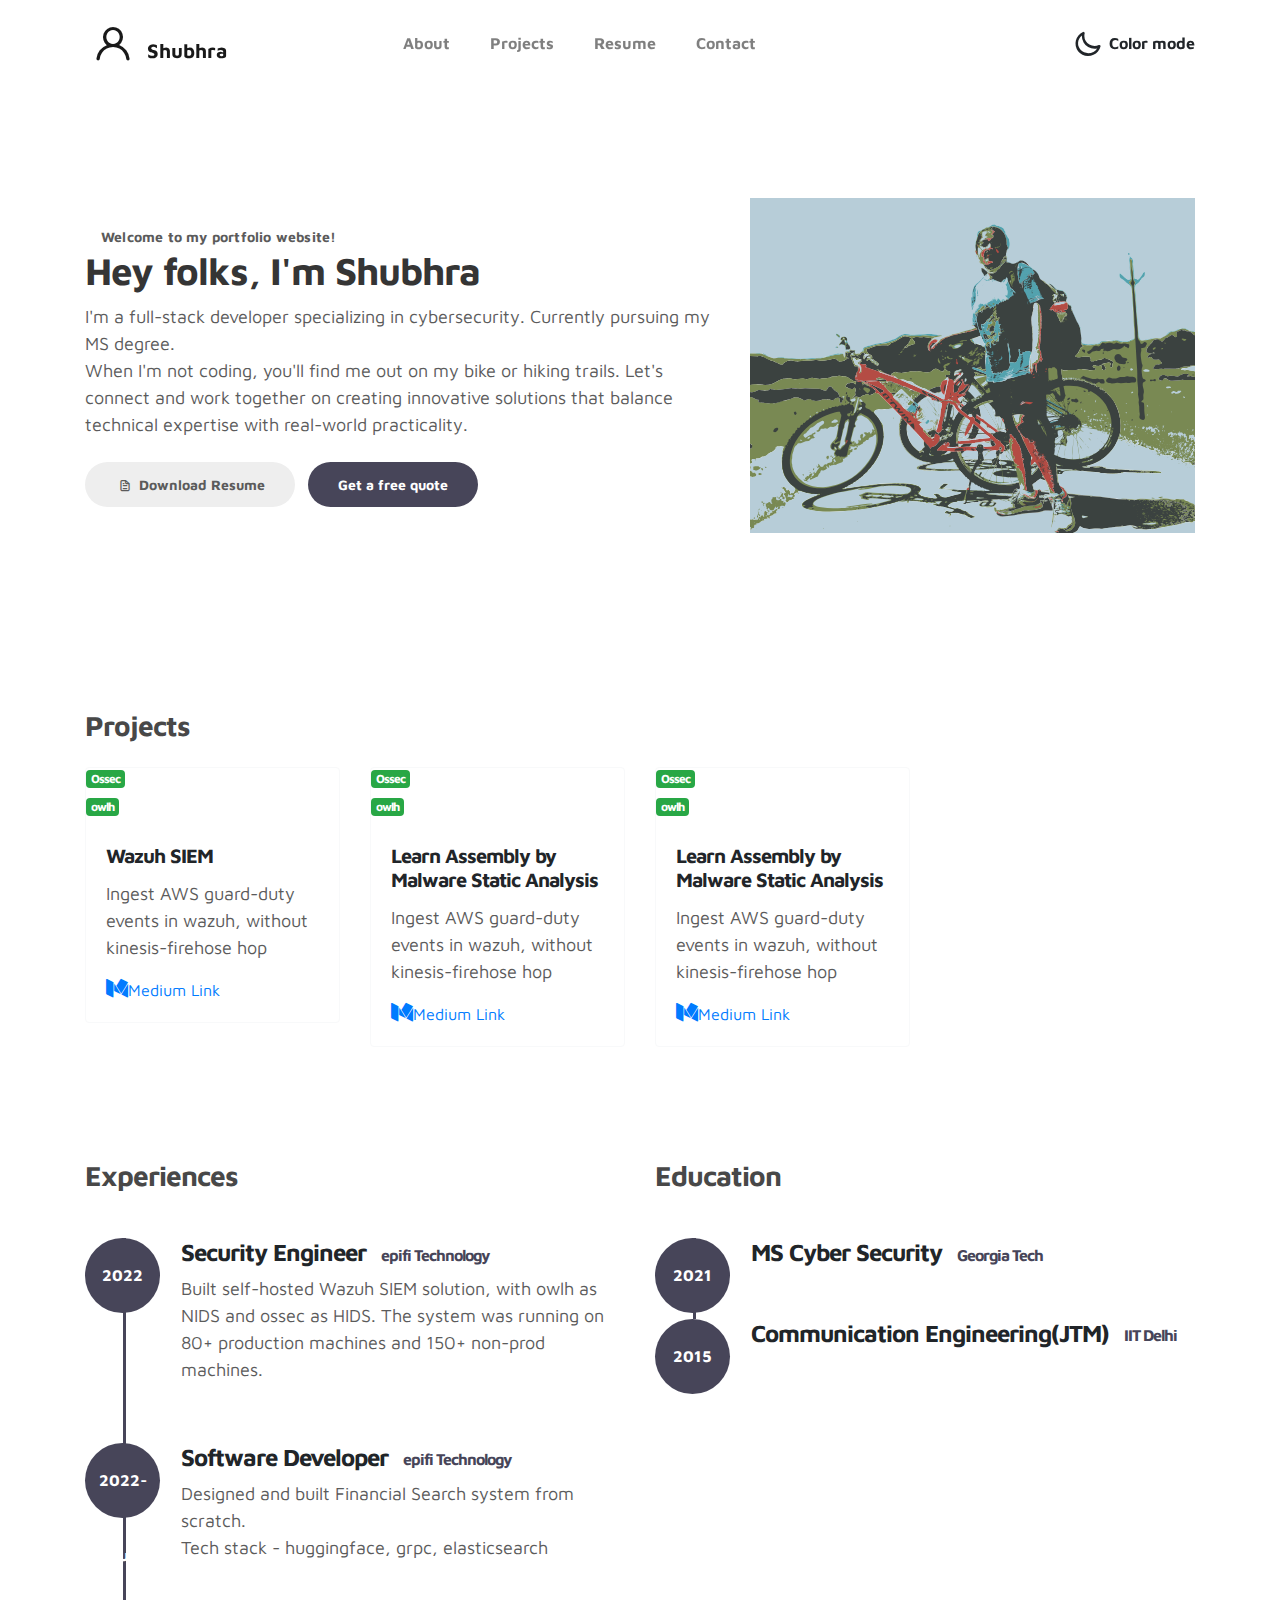
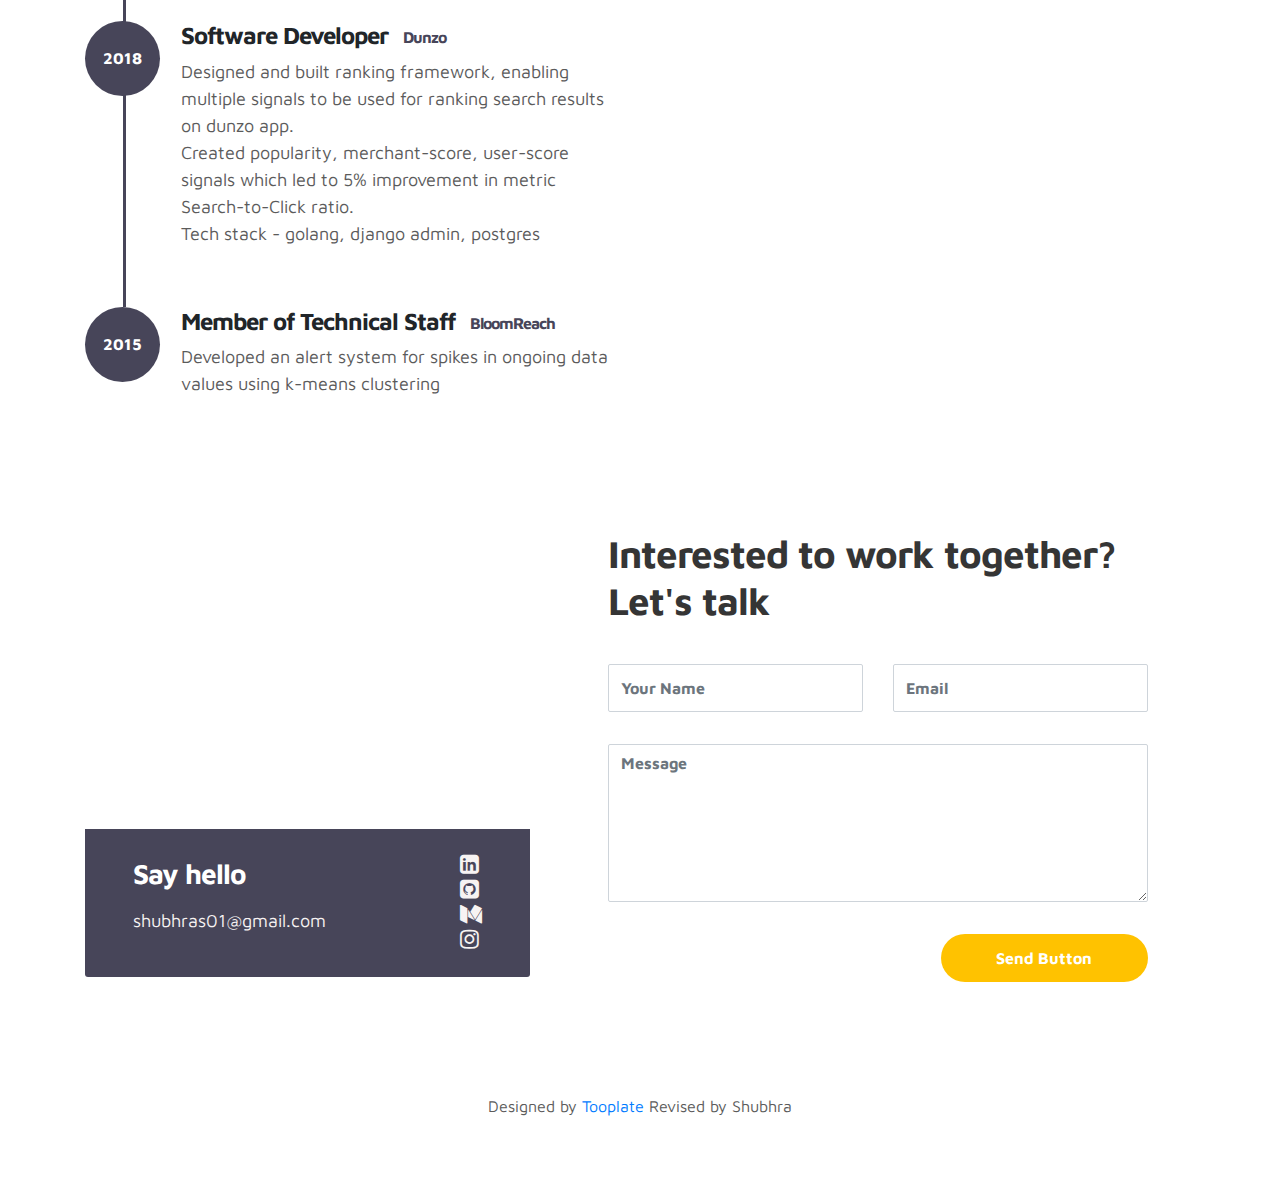
==== commit 860a3dca: "add projects and resume" ====
--- a/index.html
+++ b/index.html
@@ -106,15 +106,40 @@
             <div class="mb-4 mx-auto">
                 <h3>Projects</h3>
             </div>
-
-                 <div class="card border-light mb-3" style="width: 18rem;">
-              <h6><span class="badge badge-success">Ossec</span></h6>
-                     <h6><span class="badge badge-success">owlh</span></h6>
-              <div class="card-body">
-                <h5 class="card-title">Wazuh SIEM</h5>
-                <p class="card-text">Ingest AWS guard-duty events in wazuh, without kinesis-firehose hop</p>
-                  <span class="card-text"><a href="https://medium.com/@shubhrasrivastava/ingest-aws-guard-duty-events-in-wazuh-without-kinesis-firehose-hop-bdefa6eb8810" data-toggle="tooltip" data-placement="left" title="Medium"><i class="fa fa-medium" style="font-size:22px"></i>Medium Link</a></span>
-              </div>
+            <div class="row">
+                <div class="col-sm-3">
+                     <div class="card border-light mb-3">
+                          <h6><span class="badge badge-success">Ossec</span></h6>
+                          <h6><span class="badge badge-success">owlh</span></h6>
+                          <div class="card-body">
+                            <h5 class="card-title">Wazuh SIEM</h5>
+                            <p class="card-text">Ingest AWS guard-duty events in wazuh, without kinesis-firehose hop</p>
+                              <span class="card-text"><a href="https://medium.com/@shubhrasrivastava/ingest-aws-guard-duty-events-in-wazuh-without-kinesis-firehose-hop-bdefa6eb8810" data-toggle="tooltip" data-placement="left" title="Medium"><i class="fa fa-medium" style="font-size:22px"></i>Medium Link</a></span>
+                          </div>
+                    </div>
+                    </div>
+                <div class="col-sm-3">
+                     <div class="card border-light mb-3">
+                          <h6><span class="badge badge-success">Ossec</span></h6>
+                          <h6><span class="badge badge-success">owlh</span></h6>
+                          <div class="card-body">
+                            <h5 class="card-title">Learn Assembly by Malware Static Analysis</h5>
+                            <p class="card-text">Ingest AWS guard-duty events in wazuh, without kinesis-firehose hop</p>
+                              <span class="card-text"><a href="https://medium.com/@shubhrasrivastava/ingest-aws-guard-duty-events-in-wazuh-without-kinesis-firehose-hop-bdefa6eb8810" data-toggle="tooltip" data-placement="left" title="Medium"><i class="fa fa-medium" style="font-size:22px"></i>Medium Link</a></span>
+                          </div>
+                    </div>
+                    </div>
+                <div class="col-sm-3">
+                     <div class="card border-light mb-3" >
+                          <h6><span class="badge badge-success">Ossec</span></h6>
+                          <h6><span class="badge badge-success">owlh</span></h6>
+                          <div class="card-body">
+                            <h5 class="card-title">Learn Assembly by Malware Static Analysis</h5>
+                            <p class="card-text">Ingest AWS guard-duty events in wazuh, without kinesis-firehose hop</p>
+                              <span class="card-text"><a href="https://medium.com/@shubhrasrivastava/ingest-aws-guard-duty-events-in-wazuh-without-kinesis-firehose-hop-bdefa6eb8810" data-toggle="tooltip" data-placement="left" title="Medium"><i class="fa fa-medium" style="font-size:22px"></i>Medium Link</a></span>
+                          </div>
+                    </div>
+                    </div>
             </div>
         </div>
     </section>
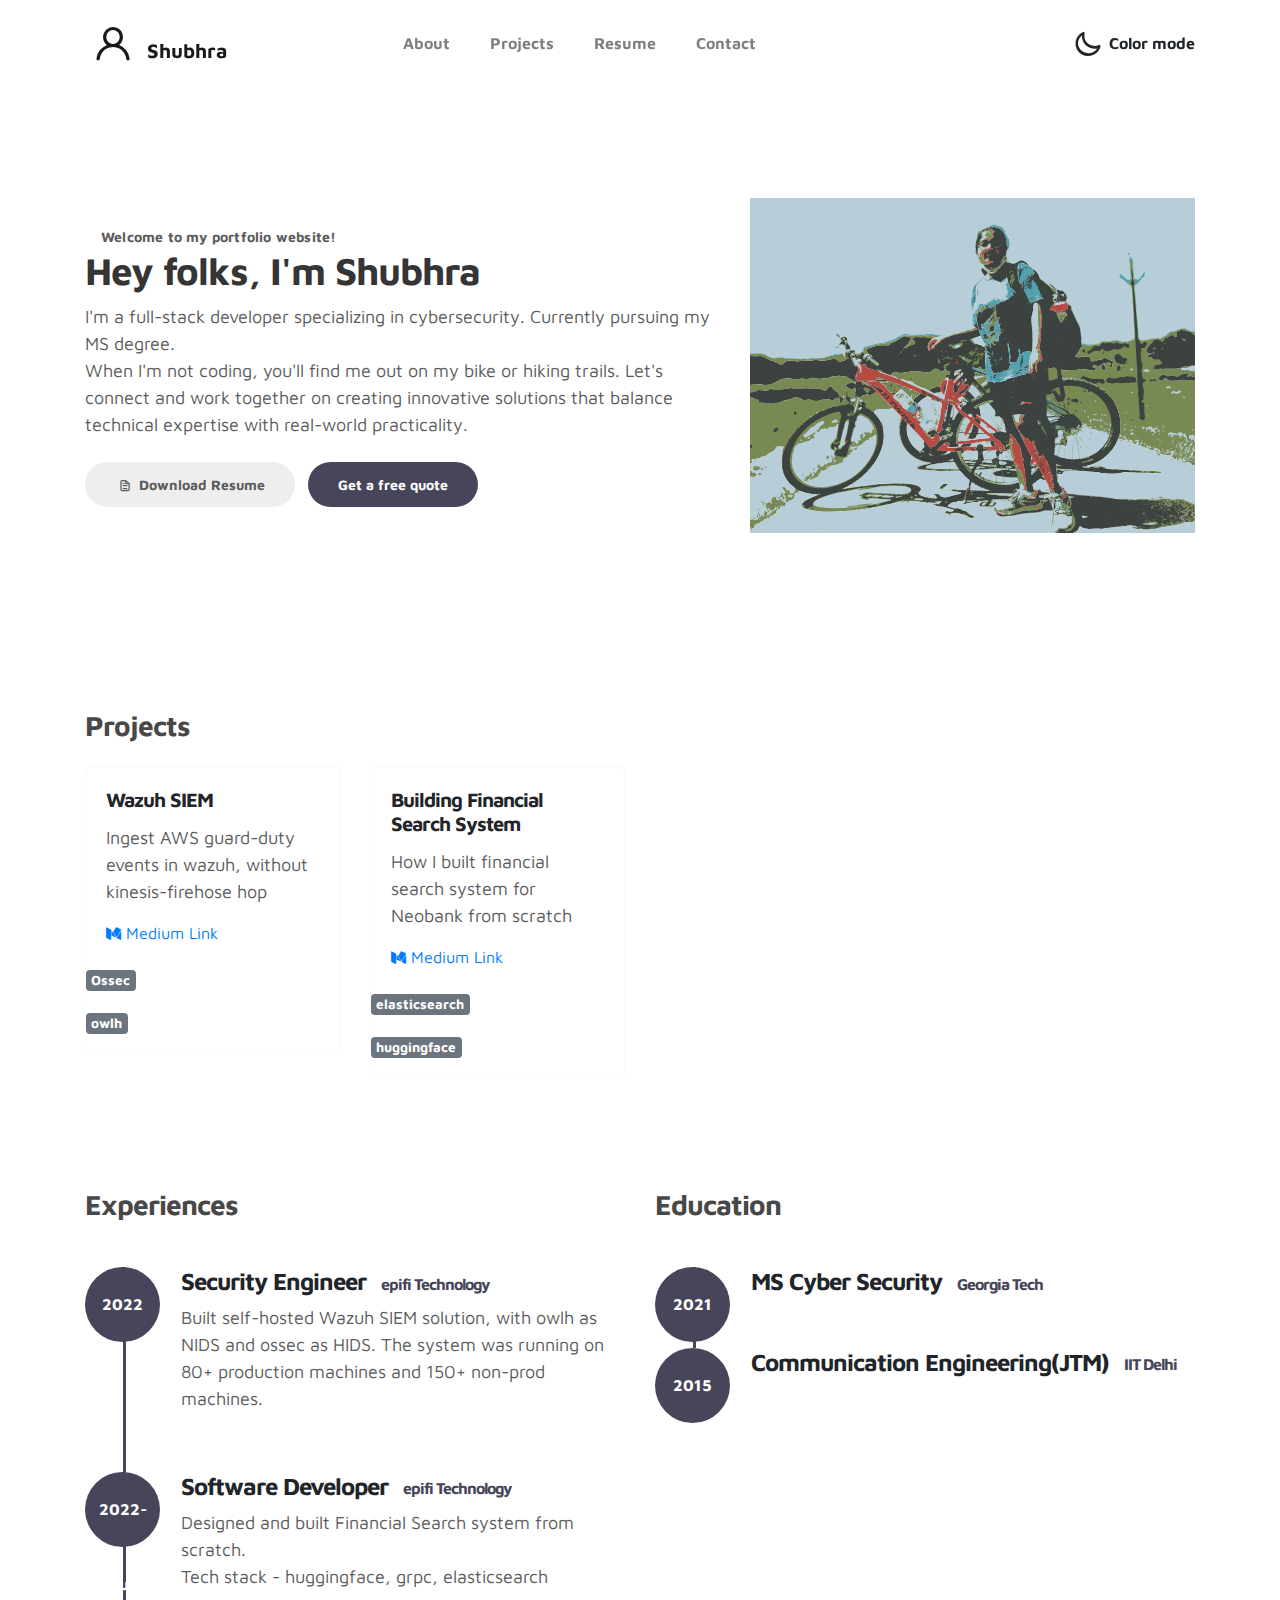
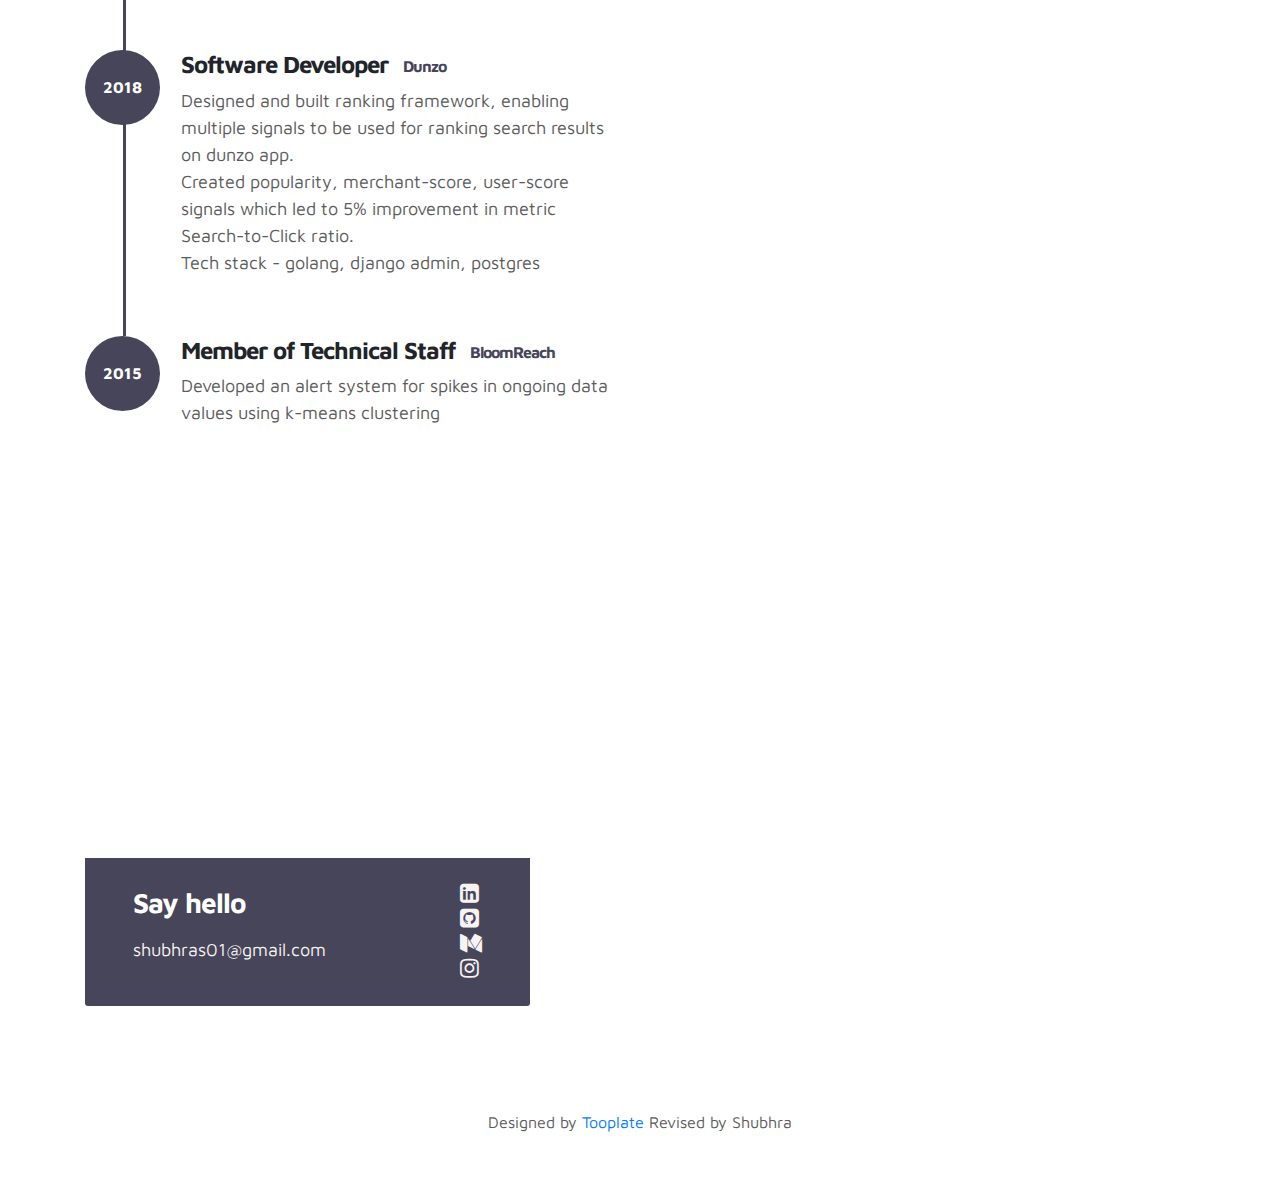
==== commit 4a7de087: "changes" ====
--- a/index.html
+++ b/index.html
@@ -109,87 +109,30 @@
             <div class="row">
                 <div class="col-sm-3">
                      <div class="card border-light mb-3">
-                          <h6><span class="badge badge-success">Ossec</span></h6>
-                          <h6><span class="badge badge-success">owlh</span></h6>
+
                           <div class="card-body">
                             <h5 class="card-title">Wazuh SIEM</h5>
                             <p class="card-text">Ingest AWS guard-duty events in wazuh, without kinesis-firehose hop</p>
-                              <span class="card-text"><a href="https://medium.com/@shubhrasrivastava/ingest-aws-guard-duty-events-in-wazuh-without-kinesis-firehose-hop-bdefa6eb8810" data-toggle="tooltip" data-placement="left" title="Medium"><i class="fa fa-medium" style="font-size:22px"></i>Medium Link</a></span>
+                              <span class="card-text"><a href="https://medium.com/@shubhrasrivastava/ingest-aws-guard-duty-events-in-wazuh-without-kinesis-firehose-hop-bdefa6eb8810" data-toggle="tooltip" data-placement="left" title="Medium"><i class="fa fa-medium" style="font-size:15px"></i> Medium Link</a></span>
                           </div>
+                          <p><span class="badge badge-secondary" data-placement="right">Ossec</span></p>
+                          <p><span class="badge badge-secondary">owlh</span></p>
                     </div>
                     </div>
                 <div class="col-sm-3">
                      <div class="card border-light mb-3">
-                          <h6><span class="badge badge-success">Ossec</span></h6>
-                          <h6><span class="badge badge-success">owlh</span></h6>
                           <div class="card-body">
-                            <h5 class="card-title">Learn Assembly by Malware Static Analysis</h5>
-                            <p class="card-text">Ingest AWS guard-duty events in wazuh, without kinesis-firehose hop</p>
-                              <span class="card-text"><a href="https://medium.com/@shubhrasrivastava/ingest-aws-guard-duty-events-in-wazuh-without-kinesis-firehose-hop-bdefa6eb8810" data-toggle="tooltip" data-placement="left" title="Medium"><i class="fa fa-medium" style="font-size:22px"></i>Medium Link</a></span>
+                            <h5 class="card-title">Building Financial Search System</h5>
+                            <p class="card-text">How I built financial search system for Neobank from scratch</p>
+                              <span class="card-text"><a href="https://medium.com/@shubhrasrivastava/ac79bc061771" data-toggle="tooltip" data-placement="left" title="Medium"><i class="fa fa-medium" style="font-size:15px"></i> Medium Link</a></span>
                           </div>
-                    </div>
-                    </div>
-                <div class="col-sm-3">
-                     <div class="card border-light mb-3" >
-                          <h6><span class="badge badge-success">Ossec</span></h6>
-                          <h6><span class="badge badge-success">owlh</span></h6>
-                          <div class="card-body">
-                            <h5 class="card-title">Learn Assembly by Malware Static Analysis</h5>
-                            <p class="card-text">Ingest AWS guard-duty events in wazuh, without kinesis-firehose hop</p>
-                              <span class="card-text"><a href="https://medium.com/@shubhrasrivastava/ingest-aws-guard-duty-events-in-wazuh-without-kinesis-firehose-hop-bdefa6eb8810" data-toggle="tooltip" data-placement="left" title="Medium"><i class="fa fa-medium" style="font-size:22px"></i>Medium Link</a></span>
-                          </div>
-                    </div>
-                    </div>
-            </div>
-        </div>
-    </section>
-
-<!--    <section class="project py-5" id="project">-->
-<!--        <div class="container">-->
-
-<!--                <div class="row">-->
-<!--                  <div class="col-lg-11 text-center mx-auto col-12">-->
-
-<!--                      <div class="col-lg-8 mx-auto">-->
-<!--                        <h2>Things I have designed for digital media agencies</h2>-->
-<!--                      </div>-->
-
-<!--                      <div class="owl-carousel owl-theme">-->
-<!--                        <div class="item">-->
-<!--                          <div class="project-info">-->
-<!--                            <img src="images/project/project-image01.png" class="img-fluid" alt="project image">-->
-<!--                          </div>-->
-<!--                        </div>-->
-
-<!--                        <div class="item">-->
-<!--                          <div class="project-info">-->
-<!--                            <img src="images/project/project-image02.png" class="img-fluid" alt="project image">-->
-<!--                          </div>-->
-<!--                        </div>-->
-
-<!--                        <div class="item">-->
-<!--                          <div class="project-info">-->
-<!--                            <img src="images/project/project-image03.png" class="img-fluid" alt="project image">-->
-<!--                          </div>-->
-<!--                        </div>-->
-
-<!--                        <div class="item">-->
-<!--                          <div class="project-info">-->
-<!--                            <img src="images/project/project-image04.png" class="img-fluid" alt="project image">-->
-<!--                          </div>-->
-<!--                        </div>-->
-
-<!--                        <div class="item">-->
-<!--                          <div class="project-info">-->
-<!--                            <img src="images/project/project-image05.png" class="img-fluid" alt="project image">-->
-<!--                          </div>-->
-<!--                        </div>-->
-<!--                      </div>-->
-
-<!--                  </div>-->
-<!--                </div>-->
-<!--        </div>-->
-<!--    </section>-->
+                         <p><span class="badge badge-secondary" data-placement="right">elasticsearch</span></p>
+                          <p><span class="badge badge-secondary">huggingface</span></p>
+                    </div>
+                    </div>
+            </div>
+        </div>
+    </section>
 
     <!-- FEATURES -->
     <section class="resume py-5 d-lg-flex justify-content-center align-items-center" id="resume">
@@ -299,7 +242,7 @@
             </div>
           </div>
 
-          <div class="col-lg-6 col-12">
+       <!--   <div class="col-lg-6 col-12">
             <div class="contact-form">
               <h2 class="mb-4">Interested to work together? Let's talk</h2>
 
@@ -323,7 +266,7 @@
                 </div>
               </form>
             </div>
-          </div>
+          </div>-->
 
         </div>
       </div>
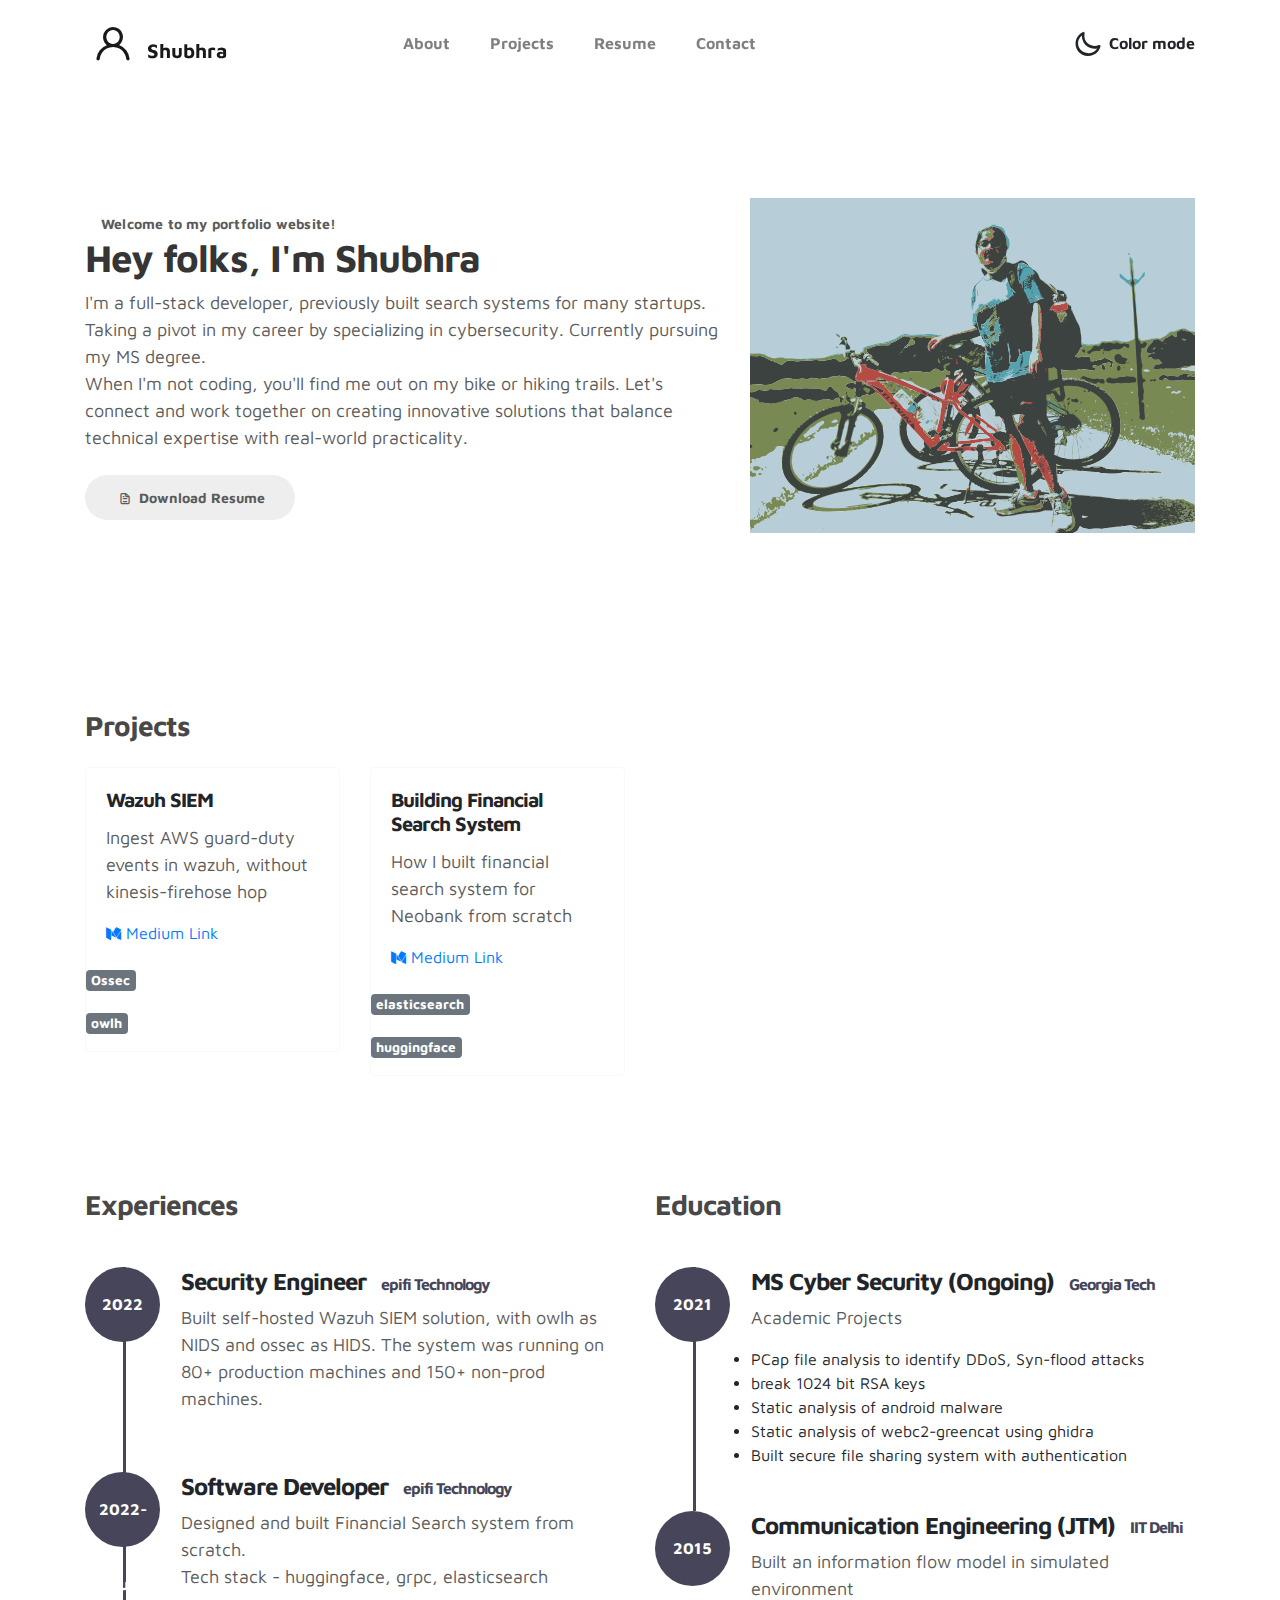
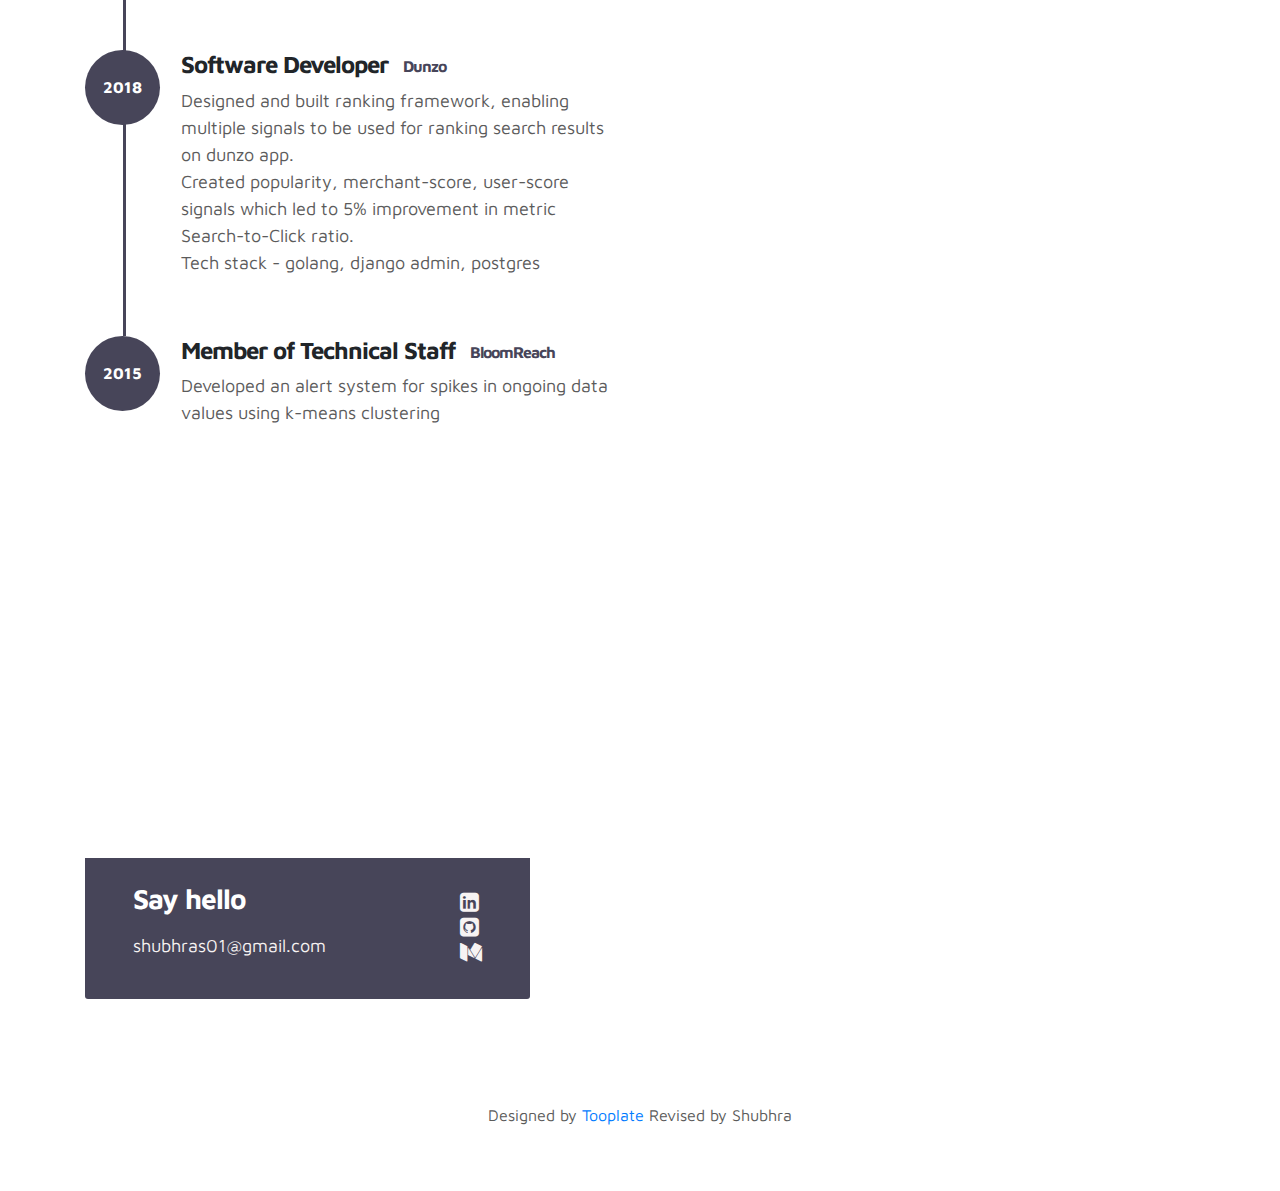
==== commit 4f8b2f34: "changes" ====
--- a/index.html
+++ b/index.html
@@ -70,22 +70,17 @@
                         <small class="small-text">Welcome to <span class="mobile-block">my portfolio website!</span></small>
                         <h2 class="animated animated-text">
                             <span class="mr-2">Hey folks, I'm Shubhra</span>
-
-<!--                                <div class="animated-info">-->
-<!--                                    <span class="animated-item">Shubhra</span>-->
-<!--                                    <span class="animated-item">Software Developer</span>-->
-<!--&lt;!&ndash;                                    <span class="animated-item">UI Specialist</span>&ndash;&gt;-->
-<!--                                </div>-->
                         </h2>
 
-                        <p>I'm a full-stack developer specializing in cybersecurity. Currently pursuing my MS degree. <br>
+                        <p>I'm a full-stack developer, previously built search systems for many startups.
+                            Taking a pivot in my career by specializing in cybersecurity. Currently pursuing my MS degree. <br>
                             When I'm not coding, you'll find me out on my bike or hiking trails.
                             Let's connect and work together on creating innovative solutions
                             that balance technical expertise with real-world practicality.</p>
 
                         <div class="custom-btn-group mt-4">
                           <a href="#" class="btn mr-lg-2 custom-btn"><i class='uil uil-file-alt'></i> Download Resume</a>
-                          <a href="#contact" class="btn custom-btn custom-btn-bg custom-btn-link">Get a free quote</a>
+<!--                          <a href="#contact" class="btn custom-btn custom-btn-bg custom-btn-link">Get a free quote</a>-->
                         </div>
                     </div>
                 </div>
@@ -113,7 +108,7 @@
                           <div class="card-body">
                             <h5 class="card-title">Wazuh SIEM</h5>
                             <p class="card-text">Ingest AWS guard-duty events in wazuh, without kinesis-firehose hop</p>
-                              <span class="card-text"><a href="https://medium.com/@shubhrasrivastava/ingest-aws-guard-duty-events-in-wazuh-without-kinesis-firehose-hop-bdefa6eb8810" data-toggle="tooltip" data-placement="left" title="Medium"><i class="fa fa-medium" style="font-size:15px"></i> Medium Link</a></span>
+                              <span class="card-text"><a href="https://medium.com/@shubhrasrivastava/ingest-aws-guard-duty-events-in-wazuh-without-kinesis-firehose-hop-bdefa6eb8810" data-toggle="tooltip" data-placement="left" title="Medium" target="_blank"><i class="fa fa-medium" style="font-size:15px"></i> Medium Link</a></span>
                           </div>
                           <p><span class="badge badge-secondary" data-placement="right">Ossec</span></p>
                           <p><span class="badge badge-secondary">owlh</span></p>
@@ -124,7 +119,7 @@
                           <div class="card-body">
                             <h5 class="card-title">Building Financial Search System</h5>
                             <p class="card-text">How I built financial search system for Neobank from scratch</p>
-                              <span class="card-text"><a href="https://medium.com/@shubhrasrivastava/ac79bc061771" data-toggle="tooltip" data-placement="left" title="Medium"><i class="fa fa-medium" style="font-size:15px"></i> Medium Link</a></span>
+                              <span class="card-text"><a href="https://medium.com/@shubhrasrivastava/ac79bc061771" data-toggle="tooltip" data-placement="left" title="Medium" target="_blank"><i class="fa fa-medium" style="font-size:15px"></i> Medium Link</a></span>
                           </div>
                          <p><span class="badge badge-secondary" data-placement="right">elasticsearch</span></p>
                           <p><span class="badge badge-secondary">huggingface</span></p>
@@ -197,7 +192,13 @@
                                   <span>2021</span>
                              </div>
                              <div class="timeline-info">
-                                  <h4><span>MS Cyber Security</span><small>Georgia Tech</small></h4>
+                                  <h4><span>MS Cyber Security (Ongoing)</span><small>Georgia Tech</small></h4>
+                                 <p>Academic Projects</p>
+                                 <li>PCap file analysis to identify DDoS, Syn-flood attacks</li>
+                                 <li>break 1024 bit RSA keys</li>
+                                 <li>Static analysis of android malware</li>
+                                 <li>Static analysis of webc2-greencat using ghidra</li>
+                                 <li>Built secure file sharing system with authentication</li>
                              </div>
                         </div>
 
@@ -206,7 +207,8 @@
                                 <span>2015</span>
                             </div>
                             <div class="timeline-info">
-                                <h4><span>Communication Engineering(JTM)</span><small>IIT Delhi</small></h4>
+                                <h4><span>Communication Engineering (JTM)</span><small>IIT Delhi</small></h4>
+                                <p>Built an information flow model in simulated environment</p>
                             </div>
                         </div>
 
@@ -234,39 +236,13 @@
                 </div>
 
                 <ul class="social-links">
-                    <li><a href="https://github.com/shubhras01" target="_blank" data-toggle="tooltip" data-placement="left" title="linkedin"><i class="fa fa-linkedin-square" style="font-size:22px"></i></a></li>
-                     <li><a href="#" data-toggle="tooltip" data-placement="left" title="github"><i class="fa fa-github-square" style="font-size:22px"></i></a></li>
-                    <li><a href="#" data-toggle="tooltip" data-placement="left" title="Medium"><i class="fa fa-medium" style="font-size:22px"></i></a></li>
-                     <li><a href="#" data-toggle="tooltip" data-placement="left" title="Instagram"><i class="fa fa-instagram" style="font-size:22px"></i></a></li>
+                    <li><a href="https://www.linkedin.com/in/shubhra-srivastava-17689a19/" target="_blank" data-toggle="tooltip" data-placement="left" title="linkedin"><i class="fa fa-linkedin-square" style="font-size:22px"></i></a></li>
+                     <li><a href="https://github.com/shubhras01" target="_blank" data-toggle="tooltip" data-placement="left" title="github"><i class="fa fa-github-square" style="font-size:22px"></i></a></li>
+                    <li><a href="https://medium.com/@shubhrasrivastava" target="_blank" data-toggle="tooltip" data-placement="left" title="Medium"><i class="fa fa-medium" style="font-size:22px"></i></a></li>
+<!--                     <li><a href="#" data-toggle="tooltip" data-placement="left" title="Instagram"><i class="fa fa-instagram" style="font-size:22px"></i></a></li>-->
                 </ul>
             </div>
           </div>
-
-       <!--   <div class="col-lg-6 col-12">
-            <div class="contact-form">
-              <h2 class="mb-4">Interested to work together? Let's talk</h2>
-
-              <form action="" method="get">
-                <div class="row">
-                  <div class="col-lg-6 col-12">
-                    <input type="text" class="form-control" name="name" placeholder="Your Name" id="name">
-                  </div>
-
-                  <div class="col-lg-6 col-12">
-                    <input type="email" class="form-control" name="email" placeholder="Email" id="email">
-                  </div>
-
-                  <div class="col-12">
-                    <textarea name="message" rows="6" class="form-control" id="message" placeholder="Message"></textarea>
-                  </div>
-
-                  <div class="ml-lg-auto col-lg-5 col-12">
-                    <input type="submit" class="form-control submit-btn" value="Send Button">
-                  </div>
-                </div>
-              </form>
-            </div>
-          </div>-->
 
         </div>
       </div>
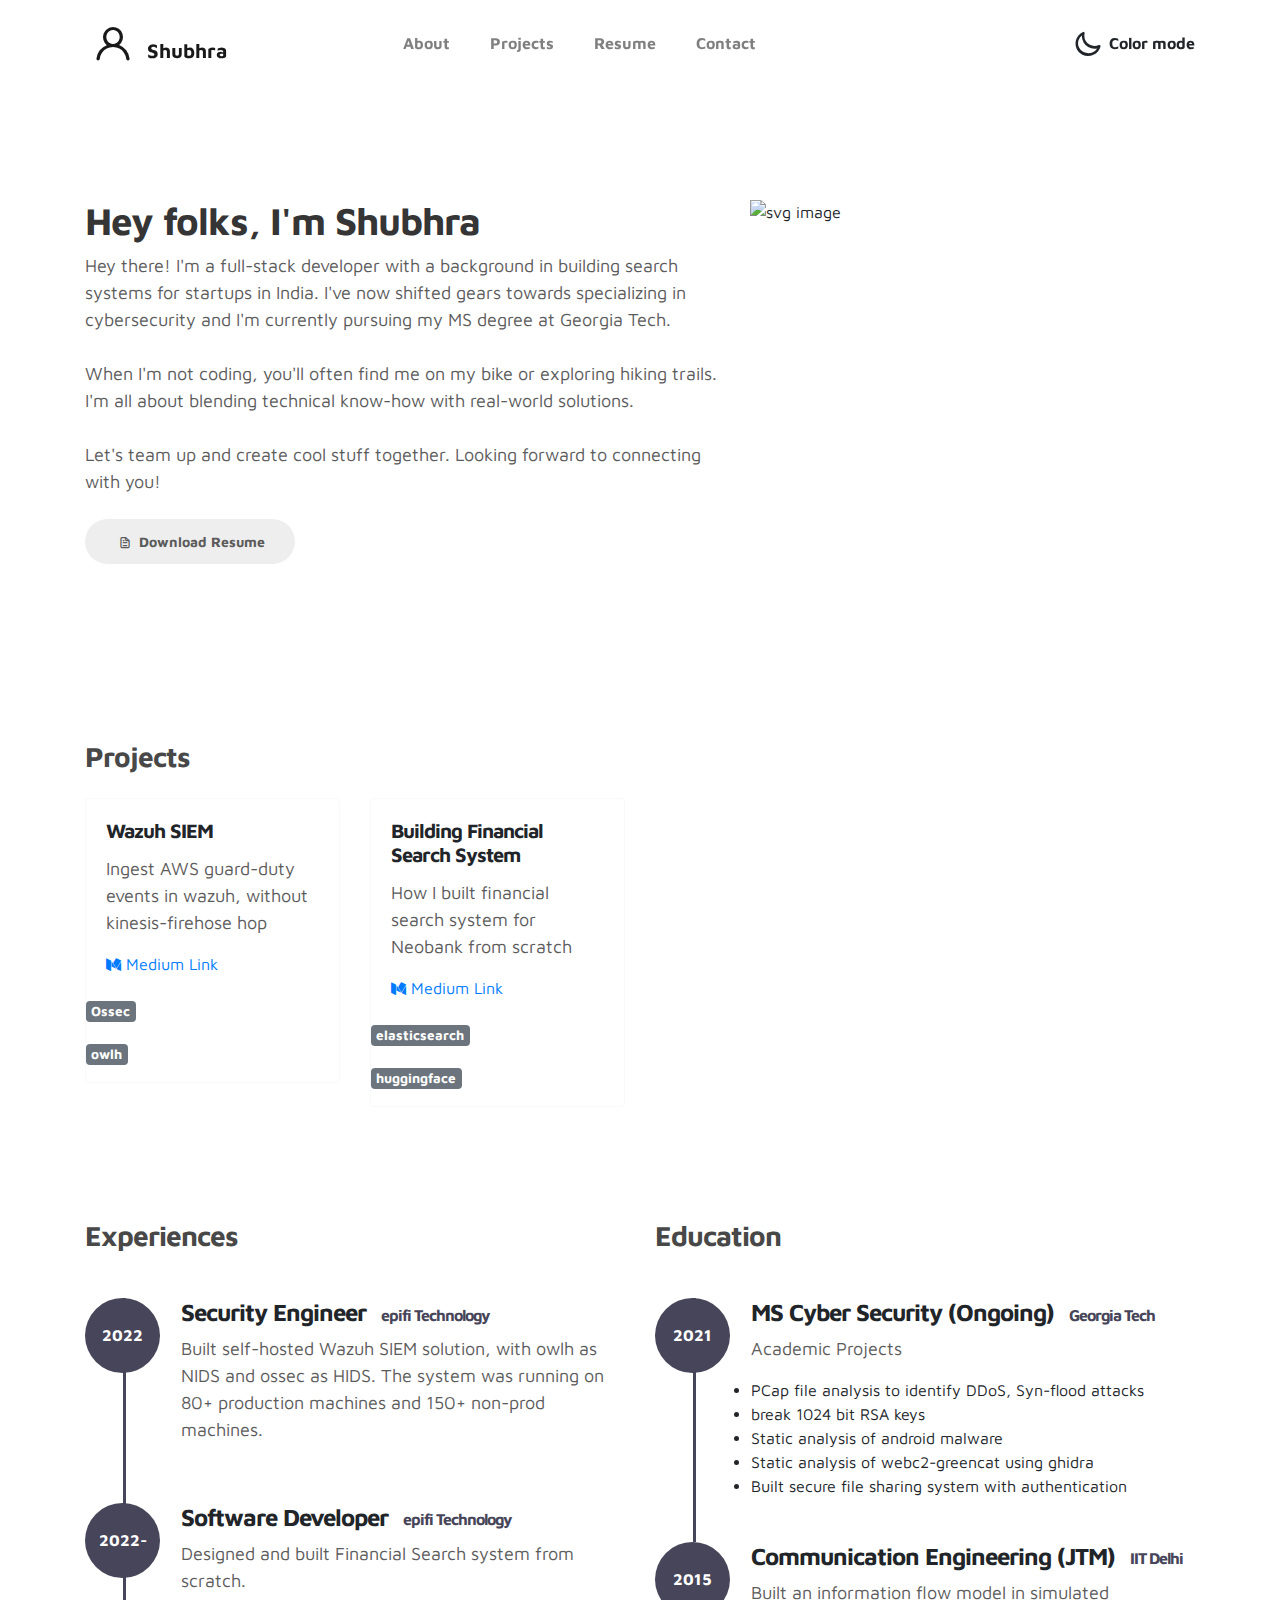
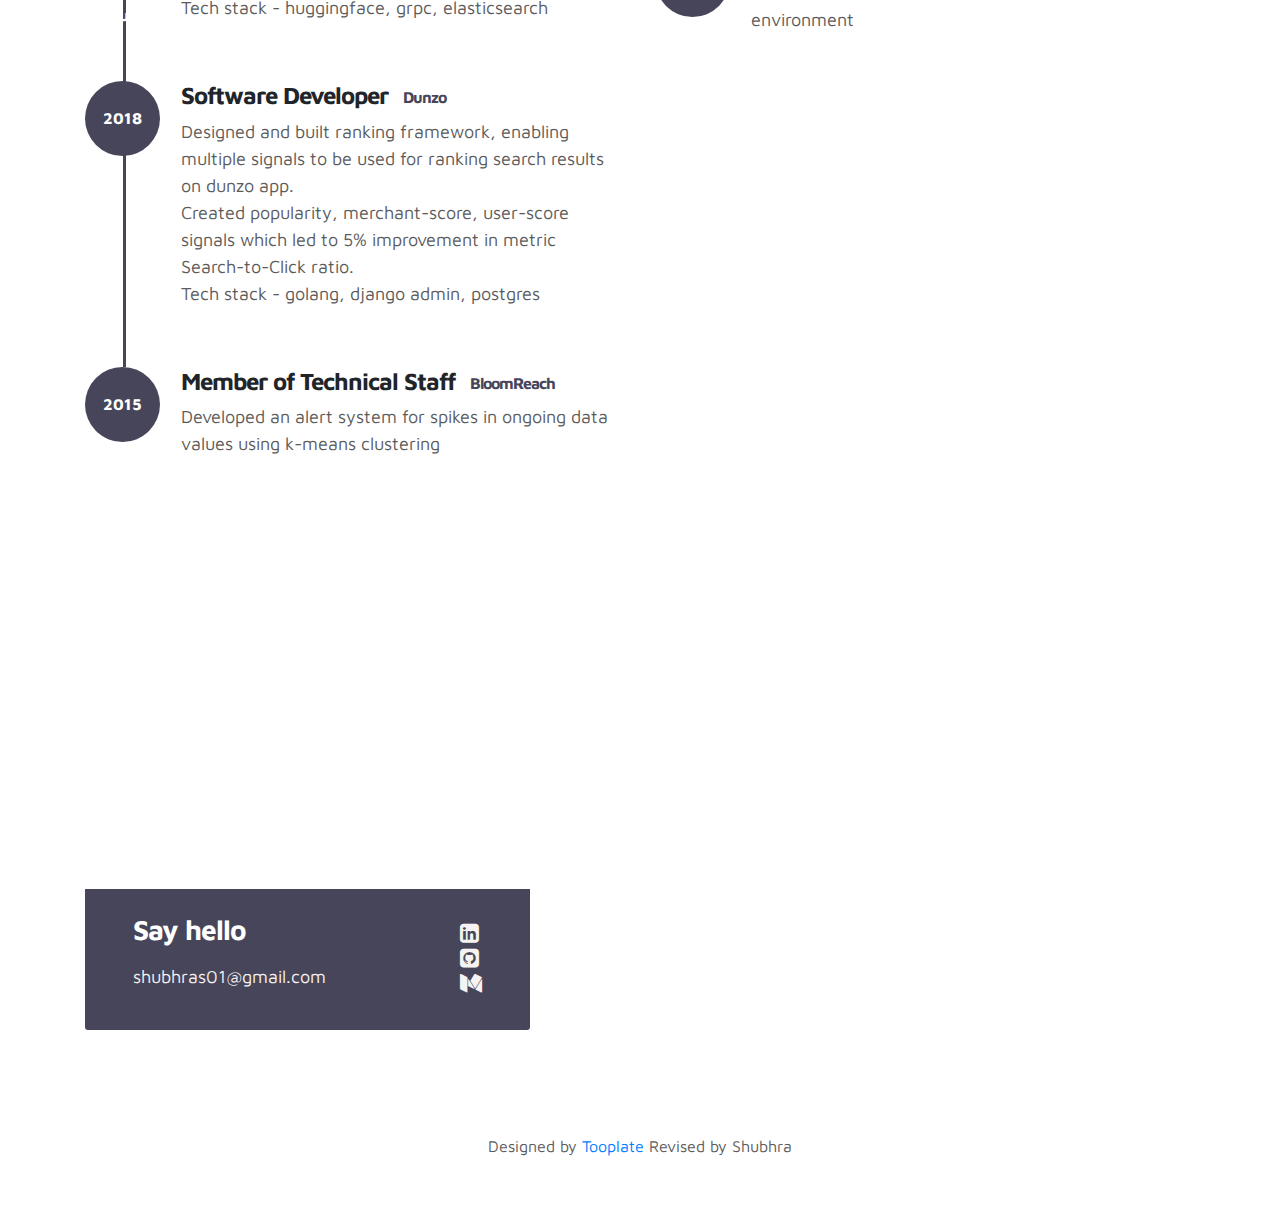
==== commit 4deaa3cb: "changes" ====
--- a/index.html
+++ b/index.html
@@ -67,19 +67,22 @@
 
                 <div class="col-lg-7 col-md-12 col-12 d-flex align-items-center">
                     <div class="about-text">
-                        <small class="small-text">Welcome to <span class="mobile-block">my portfolio website!</span></small>
+<!--                        <small class="small-text">Welcome to <span class="mobile-block">my portfolio website!</span></small>-->
                         <h2 class="animated animated-text">
                             <span class="mr-2">Hey folks, I'm Shubhra</span>
                         </h2>
 
-                        <p>I'm a full-stack developer, previously built search systems for many startups.
-                            Taking a pivot in my career by specializing in cybersecurity. Currently pursuing my MS degree. <br>
-                            When I'm not coding, you'll find me out on my bike or hiking trails.
-                            Let's connect and work together on creating innovative solutions
-                            that balance technical expertise with real-world practicality.</p>
+                        <p>Hey there! I'm a full-stack developer with a background in building search systems for startups in India.
+                            I've now shifted gears towards specializing in cybersecurity
+                             and I'm currently pursuing my MS degree at Georgia Tech.<br>
+                            <br>
+                            When I'm not coding, you'll often find me on my bike or exploring hiking trails.
+                            I'm all about blending technical know-how with real-world solutions.<br>
+                            <br>
+                            Let's team up and create cool stuff together. Looking forward to connecting with you!</p>
 
                         <div class="custom-btn-group mt-4">
-                          <a href="#" class="btn mr-lg-2 custom-btn"><i class='uil uil-file-alt'></i> Download Resume</a>
+                          <a href="images/project/resume.pdf" class="btn mr-lg-2 custom-btn"><i class='uil uil-file-alt'></i> Download Resume</a>
 <!--                          <a href="#contact" class="btn custom-btn custom-btn-bg custom-btn-link">Get a free quote</a>-->
                         </div>
                     </div>
@@ -87,7 +90,7 @@
 
                 <div class="col-lg-5 col-md-12 col-12">
                     <div class="about-image svg">
-                        <img src="images/undraw/home-page-pic.svg" class="img-fluid" alt="svg image">
+                        <img src="images/undraw/home-page-pic.jpg" class="img-fluid" alt="svg image">
                     </div>
                 </div>
 
@@ -119,7 +122,7 @@
                           <div class="card-body">
                             <h5 class="card-title">Building Financial Search System</h5>
                             <p class="card-text">How I built financial search system for Neobank from scratch</p>
-                              <span class="card-text"><a href="https://medium.com/@shubhrasrivastava/ac79bc061771" data-toggle="tooltip" data-placement="left" title="Medium" target="_blank"><i class="fa fa-medium" style="font-size:15px"></i> Medium Link</a></span>
+                              <span class="card-text"><a href="https://medium.com/@shubhrasrivastava/building-financial-search-system-ac79bc061771" data-toggle="tooltip" data-placement="left" title="Medium" target="_blank"><i class="fa fa-medium" style="font-size:15px"></i> Medium Link</a></span>
                           </div>
                          <p><span class="badge badge-secondary" data-placement="right">elasticsearch</span></p>
                           <p><span class="badge badge-secondary">huggingface</span></p>
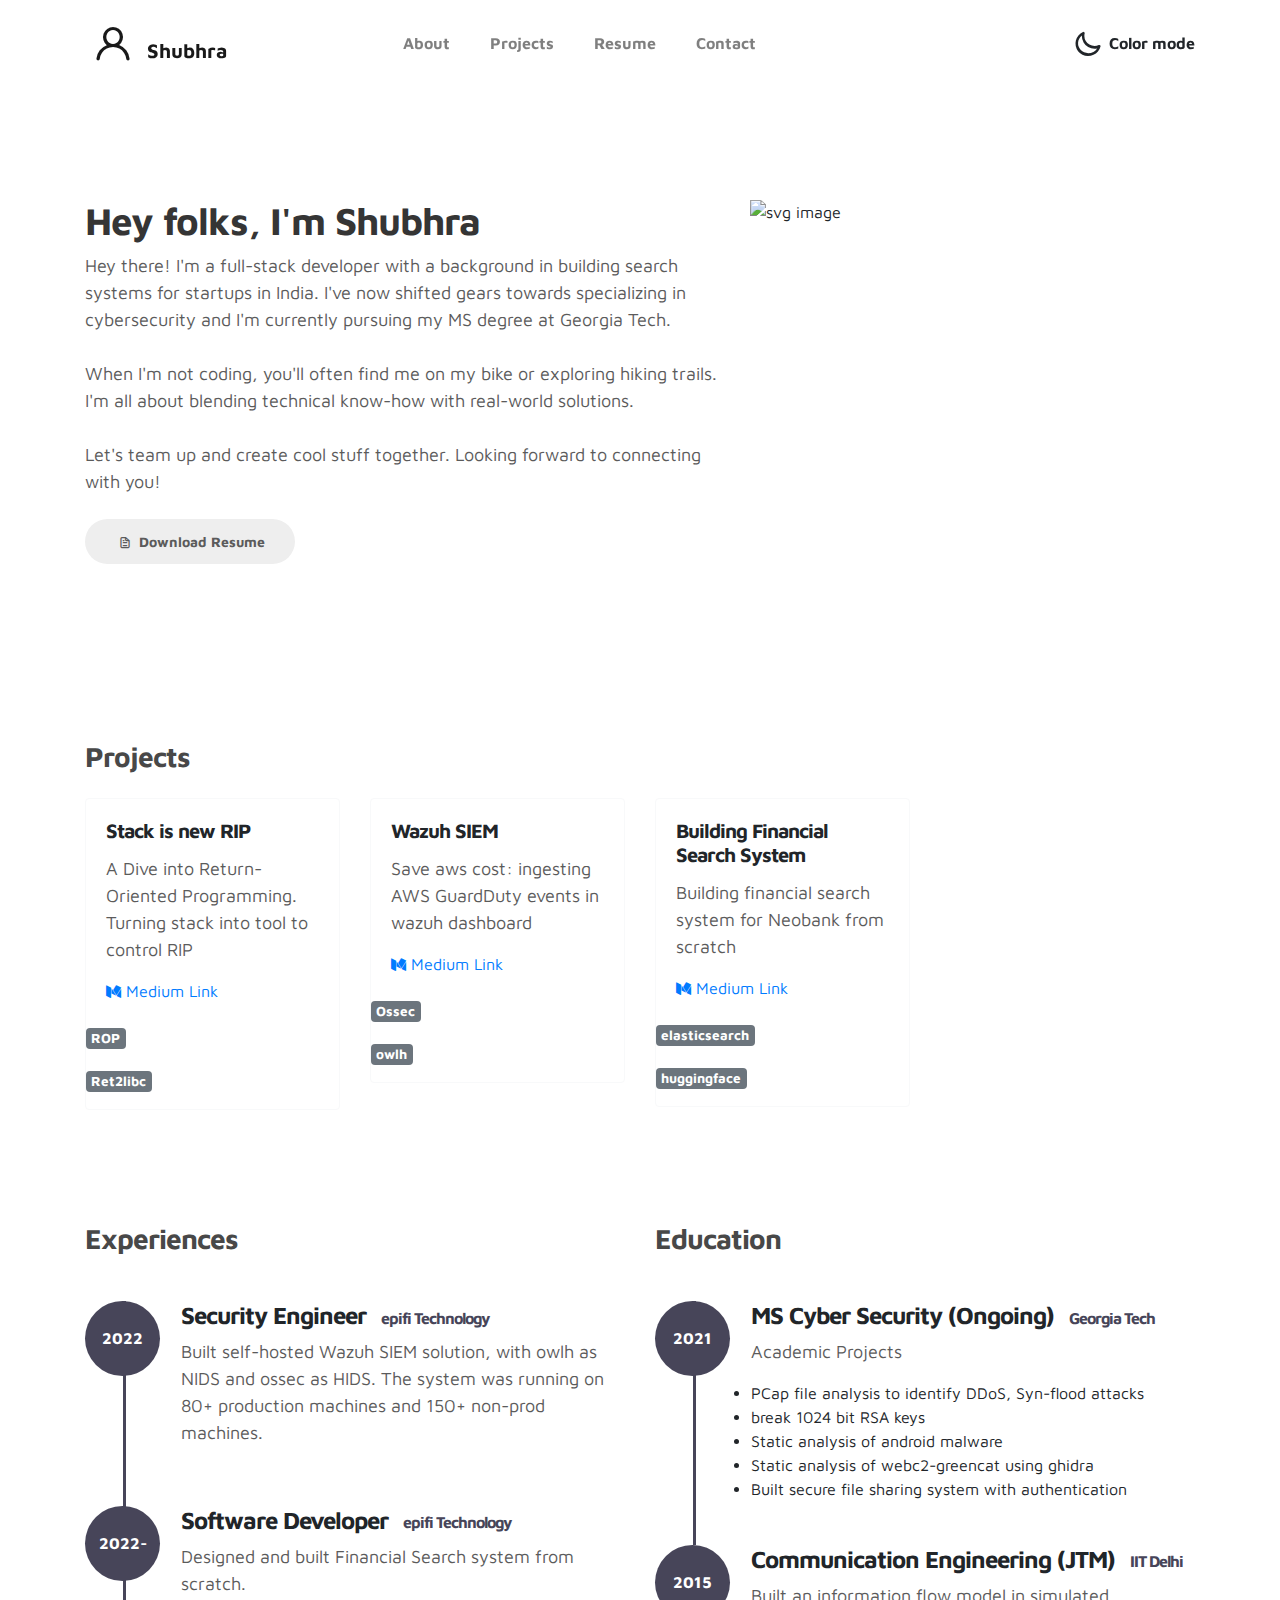
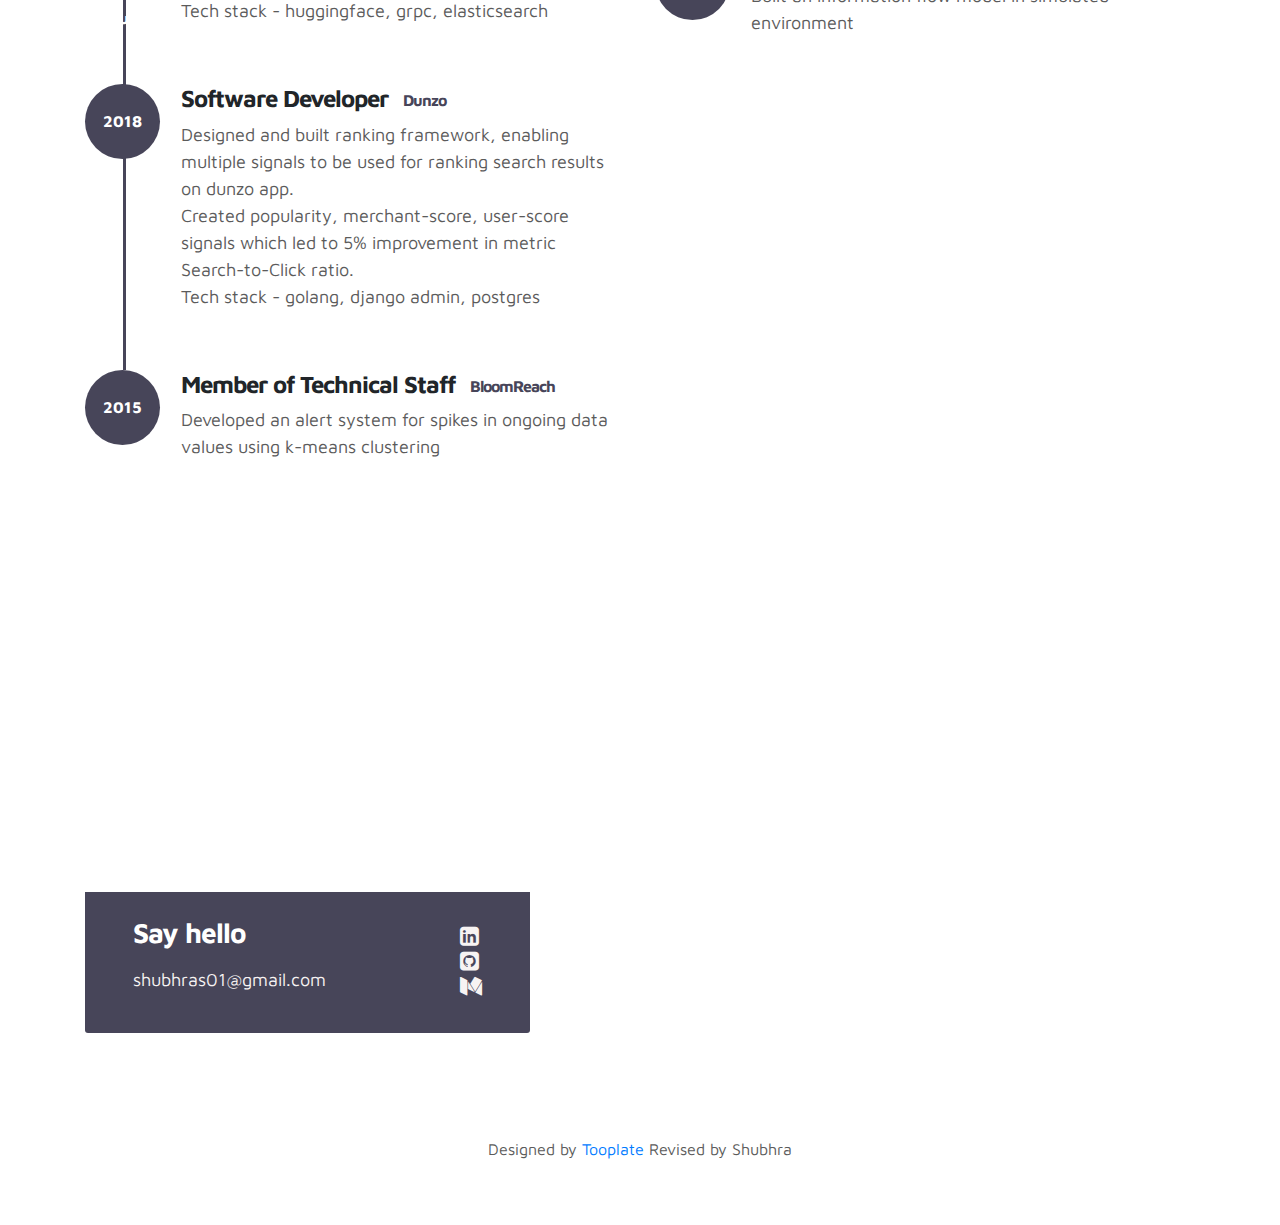
==== commit b054dab0: "add new blog" ====
--- a/index.html
+++ b/index.html
@@ -106,11 +106,23 @@
             </div>
             <div class="row">
                 <div class="col-sm-3">
+                    <div class="card border-light mb-3">
+
+                         <div class="card-body">
+                           <h5 class="card-title">Stack is new RIP</h5>
+                           <p class="card-text">A Dive into Return-Oriented Programming. Turning stack into tool to control RIP</p>
+                             <span class="card-text"><a href="https://medium.com/@shubhrasrivastava/stack-is-the-new-rip-5b3ee921e177" data-toggle="tooltip" data-placement="left" title="Medium" target="_blank"><i class="fa fa-medium" style="font-size:15px"></i> Medium Link</a></span>
+                         </div>
+                         <p><span class="badge badge-secondary" data-placement="right">ROP</span></p>
+                         <p><span class="badge badge-secondary">Ret2libc</span></p>
+                   </div>
+                   </div>
+                <div class="col-sm-3">
                      <div class="card border-light mb-3">
 
                           <div class="card-body">
                             <h5 class="card-title">Wazuh SIEM</h5>
-                            <p class="card-text">Ingest AWS guard-duty events in wazuh, without kinesis-firehose hop</p>
+                            <p class="card-text">Save aws cost: ingesting AWS GuardDuty events in wazuh dashboard</p>
                               <span class="card-text"><a href="https://medium.com/@shubhrasrivastava/ingest-aws-guard-duty-events-in-wazuh-without-kinesis-firehose-hop-bdefa6eb8810" data-toggle="tooltip" data-placement="left" title="Medium" target="_blank"><i class="fa fa-medium" style="font-size:15px"></i> Medium Link</a></span>
                           </div>
                           <p><span class="badge badge-secondary" data-placement="right">Ossec</span></p>
@@ -121,7 +133,7 @@
                      <div class="card border-light mb-3">
                           <div class="card-body">
                             <h5 class="card-title">Building Financial Search System</h5>
-                            <p class="card-text">How I built financial search system for Neobank from scratch</p>
+                            <p class="card-text">Building financial search system for Neobank from scratch</p>
                               <span class="card-text"><a href="https://medium.com/@shubhrasrivastava/building-financial-search-system-ac79bc061771" data-toggle="tooltip" data-placement="left" title="Medium" target="_blank"><i class="fa fa-medium" style="font-size:15px"></i> Medium Link</a></span>
                           </div>
                          <p><span class="badge badge-secondary" data-placement="right">elasticsearch</span></p>
